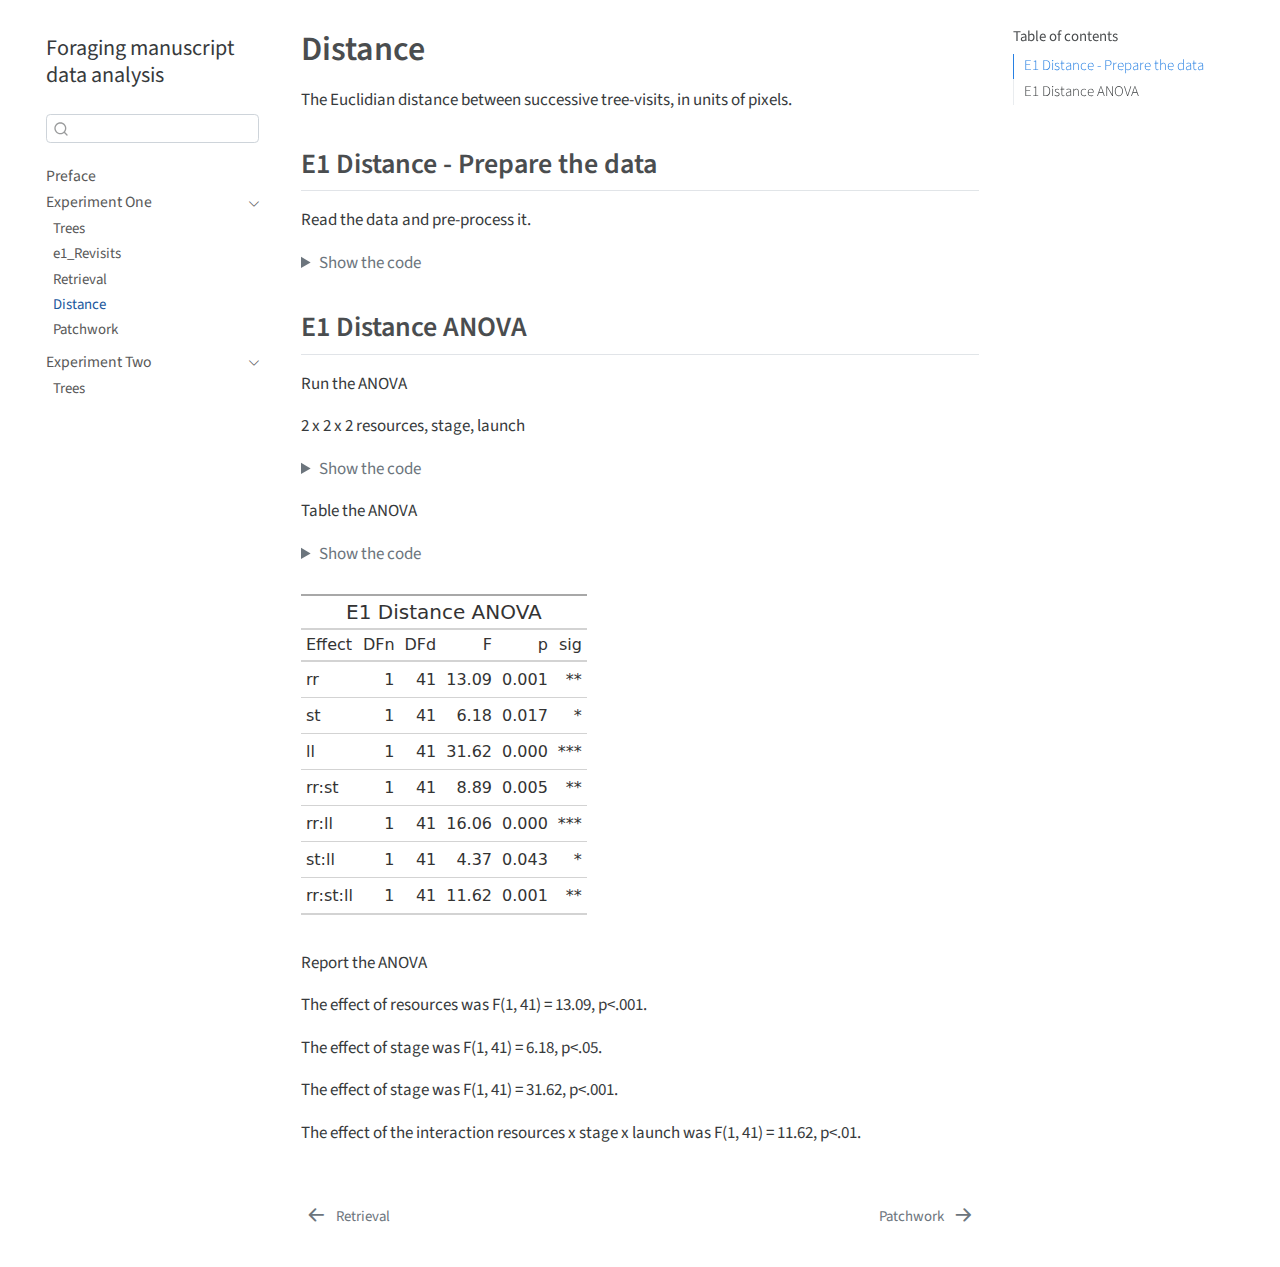
==== docs/e1-distance.html @ 8bfe8efa "after fresh compile" ====
<!DOCTYPE html>
<html xmlns="http://www.w3.org/1999/xhtml" lang="en" xml:lang="en"><head>

<meta charset="utf-8">
<meta name="generator" content="quarto-1.3.333">

<meta name="viewport" content="width=device-width, initial-scale=1.0, user-scalable=yes">


<title>Foraging manuscript data analysis - Distance</title>
<style>
code{white-space: pre-wrap;}
span.smallcaps{font-variant: small-caps;}
div.columns{display: flex; gap: min(4vw, 1.5em);}
div.column{flex: auto; overflow-x: auto;}
div.hanging-indent{margin-left: 1.5em; text-indent: -1.5em;}
ul.task-list{list-style: none;}
ul.task-list li input[type="checkbox"] {
  width: 0.8em;
  margin: 0 0.8em 0.2em -1em; /* quarto-specific, see https://github.com/quarto-dev/quarto-cli/issues/4556 */ 
  vertical-align: middle;
}
/* CSS for syntax highlighting */
pre > code.sourceCode { white-space: pre; position: relative; }
pre > code.sourceCode > span { display: inline-block; line-height: 1.25; }
pre > code.sourceCode > span:empty { height: 1.2em; }
.sourceCode { overflow: visible; }
code.sourceCode > span { color: inherit; text-decoration: inherit; }
div.sourceCode { margin: 1em 0; }
pre.sourceCode { margin: 0; }
@media screen {
div.sourceCode { overflow: auto; }
}
@media print {
pre > code.sourceCode { white-space: pre-wrap; }
pre > code.sourceCode > span { text-indent: -5em; padding-left: 5em; }
}
pre.numberSource code
  { counter-reset: source-line 0; }
pre.numberSource code > span
  { position: relative; left: -4em; counter-increment: source-line; }
pre.numberSource code > span > a:first-child::before
  { content: counter(source-line);
    position: relative; left: -1em; text-align: right; vertical-align: baseline;
    border: none; display: inline-block;
    -webkit-touch-callout: none; -webkit-user-select: none;
    -khtml-user-select: none; -moz-user-select: none;
    -ms-user-select: none; user-select: none;
    padding: 0 4px; width: 4em;
  }
pre.numberSource { margin-left: 3em;  padding-left: 4px; }
div.sourceCode
  {   }
@media screen {
pre > code.sourceCode > span > a:first-child::before { text-decoration: underline; }
}
</style>


<script src="site_libs/quarto-nav/quarto-nav.js"></script>
<script src="site_libs/quarto-nav/headroom.min.js"></script>
<script src="site_libs/clipboard/clipboard.min.js"></script>
<script src="site_libs/quarto-search/autocomplete.umd.js"></script>
<script src="site_libs/quarto-search/fuse.min.js"></script>
<script src="site_libs/quarto-search/quarto-search.js"></script>
<meta name="quarto:offset" content="./">
<link href="./e1-master-plot.html" rel="next">
<link href="./e1-retrieval.html" rel="prev">
<script src="site_libs/quarto-html/quarto.js"></script>
<script src="site_libs/quarto-html/popper.min.js"></script>
<script src="site_libs/quarto-html/tippy.umd.min.js"></script>
<script src="site_libs/quarto-html/anchor.min.js"></script>
<link href="site_libs/quarto-html/tippy.css" rel="stylesheet">
<link href="site_libs/quarto-html/quarto-syntax-highlighting.css" rel="stylesheet" id="quarto-text-highlighting-styles">
<script src="site_libs/bootstrap/bootstrap.min.js"></script>
<link href="site_libs/bootstrap/bootstrap-icons.css" rel="stylesheet">
<link href="site_libs/bootstrap/bootstrap.min.css" rel="stylesheet" id="quarto-bootstrap" data-mode="light">
<script id="quarto-search-options" type="application/json">{
  "location": "sidebar",
  "copy-button": false,
  "collapse-after": 3,
  "panel-placement": "start",
  "type": "textbox",
  "limit": 20,
  "language": {
    "search-no-results-text": "No results",
    "search-matching-documents-text": "matching documents",
    "search-copy-link-title": "Copy link to search",
    "search-hide-matches-text": "Hide additional matches",
    "search-more-match-text": "more match in this document",
    "search-more-matches-text": "more matches in this document",
    "search-clear-button-title": "Clear",
    "search-detached-cancel-button-title": "Cancel",
    "search-submit-button-title": "Submit"
  }
}</script>


</head>

<body class="nav-sidebar floating">

<div id="quarto-search-results"></div>
  <header id="quarto-header" class="headroom fixed-top">
  <nav class="quarto-secondary-nav">
    <div class="container-fluid d-flex">
      <button type="button" class="quarto-btn-toggle btn" data-bs-toggle="collapse" data-bs-target="#quarto-sidebar,#quarto-sidebar-glass" aria-controls="quarto-sidebar" aria-expanded="false" aria-label="Toggle sidebar navigation" onclick="if (window.quartoToggleHeadroom) { window.quartoToggleHeadroom(); }">
        <i class="bi bi-layout-text-sidebar-reverse"></i>
      </button>
      <nav class="quarto-page-breadcrumbs" aria-label="breadcrumb"><ol class="breadcrumb"><li class="breadcrumb-item"><a href="./e1-ntrees.html">Experiment One</a></li><li class="breadcrumb-item"><a href="./e1-distance.html">Distance</a></li></ol></nav>
      <a class="flex-grow-1" role="button" data-bs-toggle="collapse" data-bs-target="#quarto-sidebar,#quarto-sidebar-glass" aria-controls="quarto-sidebar" aria-expanded="false" aria-label="Toggle sidebar navigation" onclick="if (window.quartoToggleHeadroom) { window.quartoToggleHeadroom(); }">      
      </a>
      <button type="button" class="btn quarto-search-button" aria-label="Search" onclick="window.quartoOpenSearch();">
        <i class="bi bi-search"></i>
      </button>
    </div>
  </nav>
</header>
<!-- content -->
<div id="quarto-content" class="quarto-container page-columns page-rows-contents page-layout-article">
<!-- sidebar -->
  <nav id="quarto-sidebar" class="sidebar collapse collapse-horizontal sidebar-navigation floating overflow-auto">
    <div class="pt-lg-2 mt-2 text-left sidebar-header">
    <div class="sidebar-title mb-0 py-0">
      <a href="./">Foraging manuscript data analysis</a> 
    </div>
      </div>
        <div class="mt-2 flex-shrink-0 align-items-center">
        <div class="sidebar-search">
        <div id="quarto-search" class="" title="Search"></div>
        </div>
        </div>
    <div class="sidebar-menu-container"> 
    <ul class="list-unstyled mt-1">
        <li class="sidebar-item">
  <div class="sidebar-item-container"> 
  <a href="./index.html" class="sidebar-item-text sidebar-link">
 <span class="menu-text">Preface</span></a>
  </div>
</li>
        <li class="sidebar-item sidebar-item-section">
      <div class="sidebar-item-container"> 
            <a class="sidebar-item-text sidebar-link text-start" data-bs-toggle="collapse" data-bs-target="#quarto-sidebar-section-1" aria-expanded="true">
 <span class="menu-text">Experiment One</span></a>
          <a class="sidebar-item-toggle text-start" data-bs-toggle="collapse" data-bs-target="#quarto-sidebar-section-1" aria-expanded="true" aria-label="Toggle section">
            <i class="bi bi-chevron-right ms-2"></i>
          </a> 
      </div>
      <ul id="quarto-sidebar-section-1" class="collapse list-unstyled sidebar-section depth1 show">  
          <li class="sidebar-item">
  <div class="sidebar-item-container"> 
  <a href="./e1-ntrees.html" class="sidebar-item-text sidebar-link">
 <span class="menu-text">Trees</span></a>
  </div>
</li>
          <li class="sidebar-item">
  <div class="sidebar-item-container"> 
  <a href="./e1-nrevisits.html" class="sidebar-item-text sidebar-link">
 <span class="menu-text">e1_Revisits</span></a>
  </div>
</li>
          <li class="sidebar-item">
  <div class="sidebar-item-container"> 
  <a href="./e1-retrieval.html" class="sidebar-item-text sidebar-link">
 <span class="menu-text">Retrieval</span></a>
  </div>
</li>
          <li class="sidebar-item">
  <div class="sidebar-item-container"> 
  <a href="./e1-distance.html" class="sidebar-item-text sidebar-link active">
 <span class="menu-text">Distance</span></a>
  </div>
</li>
          <li class="sidebar-item">
  <div class="sidebar-item-container"> 
  <a href="./e1-master-plot.html" class="sidebar-item-text sidebar-link">
 <span class="menu-text">Patchwork</span></a>
  </div>
</li>
      </ul>
  </li>
        <li class="sidebar-item sidebar-item-section">
      <div class="sidebar-item-container"> 
            <a class="sidebar-item-text sidebar-link text-start" data-bs-toggle="collapse" data-bs-target="#quarto-sidebar-section-2" aria-expanded="true">
 <span class="menu-text">Experiment Two</span></a>
          <a class="sidebar-item-toggle text-start" data-bs-toggle="collapse" data-bs-target="#quarto-sidebar-section-2" aria-expanded="true" aria-label="Toggle section">
            <i class="bi bi-chevron-right ms-2"></i>
          </a> 
      </div>
      <ul id="quarto-sidebar-section-2" class="collapse list-unstyled sidebar-section depth1 show">  
          <li class="sidebar-item">
  <div class="sidebar-item-container"> 
  <a href="./e2-ntrees.html" class="sidebar-item-text sidebar-link">
 <span class="menu-text">Trees</span></a>
  </div>
</li>
      </ul>
  </li>
    </ul>
    </div>
</nav>
<div id="quarto-sidebar-glass" data-bs-toggle="collapse" data-bs-target="#quarto-sidebar,#quarto-sidebar-glass"></div>
<!-- margin-sidebar -->
    <div id="quarto-margin-sidebar" class="sidebar margin-sidebar">
        <nav id="TOC" role="doc-toc" class="toc-active">
    <h2 id="toc-title">Table of contents</h2>
   
  <ul>
  <li><a href="#e1-distance---prepare-the-data" id="toc-e1-distance---prepare-the-data" class="nav-link active" data-scroll-target="#e1-distance---prepare-the-data">E1 Distance - Prepare the data</a></li>
  <li><a href="#e1-distance-anova" id="toc-e1-distance-anova" class="nav-link" data-scroll-target="#e1-distance-anova">E1 Distance ANOVA</a></li>
  </ul>
</nav>
    </div>
<!-- main -->
<main class="content" id="quarto-document-content">

<header id="title-block-header" class="quarto-title-block default">
<div class="quarto-title">
<h1 class="title">Distance</h1>
</div>



<div class="quarto-title-meta">

    
  
    
  </div>
  

</header>

<p>The Euclidian distance between successive tree-visits, in units of pixels.</p>
<section id="e1-distance---prepare-the-data" class="level2">
<h2 class="anchored" data-anchor-id="e1-distance---prepare-the-data">E1 Distance - Prepare the data</h2>
<p>Read the data and pre-process it.</p>
<div class="cell">
<details>
<summary>Show the code</summary>
<div class="sourceCode cell-code" id="cb1"><pre class="sourceCode r code-with-copy"><code class="sourceCode r"><span id="cb1-1"><a href="#cb1-1" aria-hidden="true" tabindex="-1"></a>e1 <span class="ot">&lt;-</span> <span class="fu">readRDS</span>(<span class="st">"001-00-e1-data.RDS"</span>)</span>
<span id="cb1-2"><a href="#cb1-2" aria-hidden="true" tabindex="-1"></a></span>
<span id="cb1-3"><a href="#cb1-3" aria-hidden="true" tabindex="-1"></a><span class="co"># remove things from the raw data to make it </span></span>
<span id="cb1-4"><a href="#cb1-4" aria-hidden="true" tabindex="-1"></a><span class="co"># suitable for this particular analysis</span></span>
<span id="cb1-5"><a href="#cb1-5" aria-hidden="true" tabindex="-1"></a></span>
<span id="cb1-6"><a href="#cb1-6" aria-hidden="true" tabindex="-1"></a><span class="co"># remove samples that did not look at a tree</span></span>
<span id="cb1-7"><a href="#cb1-7" aria-hidden="true" tabindex="-1"></a>e1 <span class="ot">&lt;-</span> e1 <span class="sc">%&gt;%</span> <span class="fu">filter</span>(fl<span class="sc">&gt;</span><span class="dv">0</span>)</span>
<span id="cb1-8"><a href="#cb1-8" aria-hidden="true" tabindex="-1"></a></span>
<span id="cb1-9"><a href="#cb1-9" aria-hidden="true" tabindex="-1"></a><span class="co"># remove the second (and any subsequent) *consecutive* duplicates</span></span>
<span id="cb1-10"><a href="#cb1-10" aria-hidden="true" tabindex="-1"></a>e1 <span class="ot">&lt;-</span> e1 <span class="sc">%&gt;%</span> </span>
<span id="cb1-11"><a href="#cb1-11" aria-hidden="true" tabindex="-1"></a>  <span class="fu">group_by</span>(pp, rr, tb) <span class="sc">%&gt;%</span> </span>
<span id="cb1-12"><a href="#cb1-12" aria-hidden="true" tabindex="-1"></a>  <span class="fu">filter</span>(<span class="fu">is.na</span>(tl <span class="sc">!=</span> <span class="fu">lag</span>(tl)) <span class="sc">|</span> tl <span class="sc">!=</span> <span class="fu">lag</span>(tl)) <span class="sc">%&gt;%</span> </span>
<span id="cb1-13"><a href="#cb1-13" aria-hidden="true" tabindex="-1"></a>  <span class="fu">ungroup</span>()</span>
<span id="cb1-14"><a href="#cb1-14" aria-hidden="true" tabindex="-1"></a></span>
<span id="cb1-15"><a href="#cb1-15" aria-hidden="true" tabindex="-1"></a><span class="co"># remove trials where they failed to get 10 fruit</span></span>
<span id="cb1-16"><a href="#cb1-16" aria-hidden="true" tabindex="-1"></a>e1 <span class="ot">&lt;-</span> e1 <span class="sc">%&gt;%</span> </span>
<span id="cb1-17"><a href="#cb1-17" aria-hidden="true" tabindex="-1"></a>  <span class="fu">group_by</span>(pp, rr, tb) <span class="sc">%&gt;%</span> </span>
<span id="cb1-18"><a href="#cb1-18" aria-hidden="true" tabindex="-1"></a>  <span class="fu">mutate</span>(<span class="at">max_fr =</span> <span class="fu">max</span>(fr)) <span class="sc">%&gt;%</span> </span>
<span id="cb1-19"><a href="#cb1-19" aria-hidden="true" tabindex="-1"></a>  <span class="fu">ungroup</span>() <span class="sc">%&gt;%</span> </span>
<span id="cb1-20"><a href="#cb1-20" aria-hidden="true" tabindex="-1"></a>  <span class="fu">filter</span>(max_fr<span class="sc">==</span><span class="dv">10</span>)</span>
<span id="cb1-21"><a href="#cb1-21" aria-hidden="true" tabindex="-1"></a></span>
<span id="cb1-22"><a href="#cb1-22" aria-hidden="true" tabindex="-1"></a><span class="co"># Euclid</span></span>
<span id="cb1-23"><a href="#cb1-23" aria-hidden="true" tabindex="-1"></a>e1 <span class="ot">&lt;-</span> e1 <span class="sc">%&gt;%</span> </span>
<span id="cb1-24"><a href="#cb1-24" aria-hidden="true" tabindex="-1"></a>  <span class="fu">group_by</span>(pp, rr, tb) <span class="sc">%&gt;%</span> </span>
<span id="cb1-25"><a href="#cb1-25" aria-hidden="true" tabindex="-1"></a>  <span class="fu">mutate</span>(<span class="at">dist =</span> <span class="fu">round</span>(<span class="fu">sqrt</span>((<span class="fu">lead</span>(xx)<span class="sc">-</span>xx)<span class="sc">^</span><span class="dv">2</span> <span class="sc">+</span> (<span class="fu">lead</span>(yy)<span class="sc">-</span>yy)<span class="sc">^</span><span class="dv">2</span>), <span class="dv">2</span>)) <span class="sc">%&gt;%</span> </span>
<span id="cb1-26"><a href="#cb1-26" aria-hidden="true" tabindex="-1"></a>  <span class="fu">ungroup</span>()</span>
<span id="cb1-27"><a href="#cb1-27" aria-hidden="true" tabindex="-1"></a></span>
<span id="cb1-28"><a href="#cb1-28" aria-hidden="true" tabindex="-1"></a><span class="co"># time</span></span>
<span id="cb1-29"><a href="#cb1-29" aria-hidden="true" tabindex="-1"></a>e1 <span class="ot">&lt;-</span> e1 <span class="sc">%&gt;%</span> </span>
<span id="cb1-30"><a href="#cb1-30" aria-hidden="true" tabindex="-1"></a>  <span class="fu">group_by</span>(pp, rr, tb) <span class="sc">%&gt;%</span> </span>
<span id="cb1-31"><a href="#cb1-31" aria-hidden="true" tabindex="-1"></a>  <span class="fu">mutate</span>(<span class="at">tm=</span>tm<span class="sc">-</span><span class="fu">first</span>(tm)) <span class="sc">%&gt;%</span></span>
<span id="cb1-32"><a href="#cb1-32" aria-hidden="true" tabindex="-1"></a>  <span class="fu">ungroup</span>()</span>
<span id="cb1-33"><a href="#cb1-33" aria-hidden="true" tabindex="-1"></a></span>
<span id="cb1-34"><a href="#cb1-34" aria-hidden="true" tabindex="-1"></a><span class="co"># fewer columns</span></span>
<span id="cb1-35"><a href="#cb1-35" aria-hidden="true" tabindex="-1"></a>e1 <span class="ot">&lt;-</span> e1 <span class="sc">%&gt;%</span> </span>
<span id="cb1-36"><a href="#cb1-36" aria-hidden="true" tabindex="-1"></a>  <span class="fu">select</span>(pp, rr, st, tb, tm, ll, tl, dist)</span>
<span id="cb1-37"><a href="#cb1-37" aria-hidden="true" tabindex="-1"></a></span>
<span id="cb1-38"><a href="#cb1-38" aria-hidden="true" tabindex="-1"></a>e1 <span class="ot">&lt;-</span> e1 <span class="sc">%&gt;%</span> </span>
<span id="cb1-39"><a href="#cb1-39" aria-hidden="true" tabindex="-1"></a>  <span class="fu">mutate</span>(<span class="at">pp =</span> <span class="fu">as_factor</span>(pp), </span>
<span id="cb1-40"><a href="#cb1-40" aria-hidden="true" tabindex="-1"></a>         <span class="at">st=</span><span class="fu">as_factor</span>(st), </span>
<span id="cb1-41"><a href="#cb1-41" aria-hidden="true" tabindex="-1"></a>         <span class="at">tb=</span><span class="fu">as_factor</span>(tb),</span>
<span id="cb1-42"><a href="#cb1-42" aria-hidden="true" tabindex="-1"></a>         <span class="at">ll=</span><span class="fu">factor</span>(ll, <span class="at">levels=</span><span class="fu">c</span>(<span class="st">"fruit"</span>, <span class="st">"not"</span>), <span class="at">labels=</span><span class="fu">c</span>(</span>
<span id="cb1-43"><a href="#cb1-43" aria-hidden="true" tabindex="-1"></a>           <span class="st">"Launched from fruit"</span>, <span class="st">"Launched from tree without fruit"</span></span>
<span id="cb1-44"><a href="#cb1-44" aria-hidden="true" tabindex="-1"></a>         )),</span>
<span id="cb1-45"><a href="#cb1-45" aria-hidden="true" tabindex="-1"></a>         <span class="at">rr=</span><span class="fu">factor</span>(rr, <span class="at">levels=</span><span class="fu">c</span>(<span class="st">"dispersed"</span>, <span class="st">"patchy"</span>)), </span>
<span id="cb1-46"><a href="#cb1-46" aria-hidden="true" tabindex="-1"></a>         )</span>
<span id="cb1-47"><a href="#cb1-47" aria-hidden="true" tabindex="-1"></a></span>
<span id="cb1-48"><a href="#cb1-48" aria-hidden="true" tabindex="-1"></a></span>
<span id="cb1-49"><a href="#cb1-49" aria-hidden="true" tabindex="-1"></a><span class="co">#2 x 2 x 2</span></span>
<span id="cb1-50"><a href="#cb1-50" aria-hidden="true" tabindex="-1"></a><span class="co">#launch x resources x stage</span></span>
<span id="cb1-51"><a href="#cb1-51" aria-hidden="true" tabindex="-1"></a></span>
<span id="cb1-52"><a href="#cb1-52" aria-hidden="true" tabindex="-1"></a></span>
<span id="cb1-53"><a href="#cb1-53" aria-hidden="true" tabindex="-1"></a>dst <span class="ot">&lt;-</span> e1 <span class="sc">%&gt;%</span> </span>
<span id="cb1-54"><a href="#cb1-54" aria-hidden="true" tabindex="-1"></a>  <span class="fu">group_by</span>(pp, rr, st, ll, tb) <span class="sc">%&gt;%</span> </span>
<span id="cb1-55"><a href="#cb1-55" aria-hidden="true" tabindex="-1"></a>  <span class="co"># average over tree-visits yielding</span></span>
<span id="cb1-56"><a href="#cb1-56" aria-hidden="true" tabindex="-1"></a>  <span class="co"># two values for each trial, </span></span>
<span id="cb1-57"><a href="#cb1-57" aria-hidden="true" tabindex="-1"></a>  <span class="co"># one for launch from fruit, </span></span>
<span id="cb1-58"><a href="#cb1-58" aria-hidden="true" tabindex="-1"></a>  <span class="co"># one for launch from empty</span></span>
<span id="cb1-59"><a href="#cb1-59" aria-hidden="true" tabindex="-1"></a>  <span class="fu">summarise</span>(<span class="at">dist=</span><span class="fu">mean</span>(dist, <span class="at">na.rm=</span><span class="cn">TRUE</span>)) <span class="sc">%&gt;%</span> </span>
<span id="cb1-60"><a href="#cb1-60" aria-hidden="true" tabindex="-1"></a>  <span class="fu">arrange</span>(pp, rr, st, ll, tb, <span class="at">.by_group =</span> <span class="cn">TRUE</span>) <span class="sc">%&gt;%</span> </span>
<span id="cb1-61"><a href="#cb1-61" aria-hidden="true" tabindex="-1"></a>  <span class="fu">ungroup</span>()</span>
<span id="cb1-62"><a href="#cb1-62" aria-hidden="true" tabindex="-1"></a></span>
<span id="cb1-63"><a href="#cb1-63" aria-hidden="true" tabindex="-1"></a><span class="co"># average over trials in each of the two stages,</span></span>
<span id="cb1-64"><a href="#cb1-64" aria-hidden="true" tabindex="-1"></a><span class="co"># to yield one row for each launch type, per stage</span></span>
<span id="cb1-65"><a href="#cb1-65" aria-hidden="true" tabindex="-1"></a><span class="co"># 8 rows per subject, 2 x 2 x 2</span></span>
<span id="cb1-66"><a href="#cb1-66" aria-hidden="true" tabindex="-1"></a><span class="co"># 2 x 2 x 2 x 42=336 rows</span></span>
<span id="cb1-67"><a href="#cb1-67" aria-hidden="true" tabindex="-1"></a>dst <span class="ot">&lt;-</span> dst <span class="sc">%&gt;%</span> </span>
<span id="cb1-68"><a href="#cb1-68" aria-hidden="true" tabindex="-1"></a>  <span class="fu">group_by</span>(pp, rr, st, ll) <span class="sc">%&gt;%</span> </span>
<span id="cb1-69"><a href="#cb1-69" aria-hidden="true" tabindex="-1"></a>  <span class="fu">summarise</span>(<span class="at">mu.dist=</span><span class="fu">mean</span>(dist, <span class="at">na.rm=</span><span class="cn">TRUE</span>)) <span class="sc">%&gt;%</span> </span>
<span id="cb1-70"><a href="#cb1-70" aria-hidden="true" tabindex="-1"></a>  <span class="fu">ungroup</span>()</span>
<span id="cb1-71"><a href="#cb1-71" aria-hidden="true" tabindex="-1"></a></span>
<span id="cb1-72"><a href="#cb1-72" aria-hidden="true" tabindex="-1"></a></span>
<span id="cb1-73"><a href="#cb1-73" aria-hidden="true" tabindex="-1"></a>dst <span class="ot">&lt;-</span> dst <span class="sc">%&gt;%</span> </span>
<span id="cb1-74"><a href="#cb1-74" aria-hidden="true" tabindex="-1"></a>  <span class="fu">select</span>(rr, st, ll, pp, mu.dist) <span class="sc">%&gt;%</span> </span>
<span id="cb1-75"><a href="#cb1-75" aria-hidden="true" tabindex="-1"></a>  <span class="fu">arrange</span>(rr, st, ll, pp, mu.dist)</span>
<span id="cb1-76"><a href="#cb1-76" aria-hidden="true" tabindex="-1"></a></span>
<span id="cb1-77"><a href="#cb1-77" aria-hidden="true" tabindex="-1"></a><span class="fu">saveRDS</span>(dst, <span class="st">"e1_distance_data.rds"</span>)</span></code><button title="Copy to Clipboard" class="code-copy-button"><i class="bi"></i></button></pre></div>
</details>
</div>
</section>
<section id="e1-distance-anova" class="level2">
<h2 class="anchored" data-anchor-id="e1-distance-anova">E1 Distance ANOVA</h2>
<p>Run the ANOVA</p>
<p>2 x 2 x 2 resources, stage, launch</p>
<div class="cell">
<details>
<summary>Show the code</summary>
<div class="sourceCode cell-code" id="cb2"><pre class="sourceCode r code-with-copy"><code class="sourceCode r"><span id="cb2-1"><a href="#cb2-1" aria-hidden="true" tabindex="-1"></a><span class="fu">options</span>(<span class="at">contrasts=</span><span class="fu">c</span>(<span class="st">"contr.sum"</span>,<span class="st">"contr.poly"</span>))</span>
<span id="cb2-2"><a href="#cb2-2" aria-hidden="true" tabindex="-1"></a>e1_distance_ANOVA <span class="ot">&lt;-</span> </span>
<span id="cb2-3"><a href="#cb2-3" aria-hidden="true" tabindex="-1"></a>  <span class="fu">ezANOVA</span>(<span class="at">data=</span>dst,</span>
<span id="cb2-4"><a href="#cb2-4" aria-hidden="true" tabindex="-1"></a>          <span class="at">dv=</span>mu.dist,</span>
<span id="cb2-5"><a href="#cb2-5" aria-hidden="true" tabindex="-1"></a>          <span class="at">wid=</span>pp,</span>
<span id="cb2-6"><a href="#cb2-6" aria-hidden="true" tabindex="-1"></a>          <span class="at">within=</span><span class="fu">c</span>(rr, st, ll),</span>
<span id="cb2-7"><a href="#cb2-7" aria-hidden="true" tabindex="-1"></a>          <span class="at">type=</span><span class="dv">3</span>, </span>
<span id="cb2-8"><a href="#cb2-8" aria-hidden="true" tabindex="-1"></a>          <span class="at">return_aov =</span> <span class="cn">TRUE</span>)</span>
<span id="cb2-9"><a href="#cb2-9" aria-hidden="true" tabindex="-1"></a><span class="cf">if</span>(<span class="st">"Sphericity Corrections"</span> <span class="sc">%in%</span> <span class="fu">names</span>(e1_distance_ANOVA)){</span>
<span id="cb2-10"><a href="#cb2-10" aria-hidden="true" tabindex="-1"></a>  corr<span class="ot">=</span><span class="fu">aovSphericityAdjustment</span>(e1_distance_ANOVA)<span class="sc">$</span>ANOVA <span class="sc">%&gt;%</span> <span class="fu">tibble</span>()</span>
<span id="cb2-11"><a href="#cb2-11" aria-hidden="true" tabindex="-1"></a>} <span class="cf">else</span> {</span>
<span id="cb2-12"><a href="#cb2-12" aria-hidden="true" tabindex="-1"></a>  corr<span class="ot">=</span>e1_distance_ANOVA<span class="sc">$</span>ANOVA <span class="sc">%&gt;%</span> <span class="fu">tibble</span>()  </span>
<span id="cb2-13"><a href="#cb2-13" aria-hidden="true" tabindex="-1"></a>  }</span></code><button title="Copy to Clipboard" class="code-copy-button"><i class="bi"></i></button></pre></div>
</details>
</div>
<p>Table the ANOVA</p>
<div class="cell">
<details>
<summary>Show the code</summary>
<div class="sourceCode cell-code" id="cb3"><pre class="sourceCode r code-with-copy"><code class="sourceCode r"><span id="cb3-1"><a href="#cb3-1" aria-hidden="true" tabindex="-1"></a><span class="fu">prettify_anova</span>(e1_distance_ANOVA, <span class="st">"E1 Distance ANOVA"</span>)</span></code><button title="Copy to Clipboard" class="code-copy-button"><i class="bi"></i></button></pre></div>
</details>
<div class="cell-output-display">

<div id="rdidfveilf" style="padding-left:0px;padding-right:0px;padding-top:10px;padding-bottom:10px;overflow-x:auto;overflow-y:auto;width:auto;height:auto;">
<style>#rdidfveilf table {
  font-family: system-ui, 'Segoe UI', Roboto, Helvetica, Arial, sans-serif, 'Apple Color Emoji', 'Segoe UI Emoji', 'Segoe UI Symbol', 'Noto Color Emoji';
  -webkit-font-smoothing: antialiased;
  -moz-osx-font-smoothing: grayscale;
}

#rdidfveilf thead, #rdidfveilf tbody, #rdidfveilf tfoot, #rdidfveilf tr, #rdidfveilf td, #rdidfveilf th {
  border-style: none;
}

#rdidfveilf p {
  margin: 0;
  padding: 0;
}

#rdidfveilf .gt_table {
  display: table;
  border-collapse: collapse;
  line-height: normal;
  margin-left: 0;
  margin-right: auto;
  color: #333333;
  font-size: 16px;
  font-weight: normal;
  font-style: normal;
  background-color: #FFFFFF;
  width: auto;
  border-top-style: solid;
  border-top-width: 2px;
  border-top-color: #A8A8A8;
  border-right-style: none;
  border-right-width: 2px;
  border-right-color: #D3D3D3;
  border-bottom-style: solid;
  border-bottom-width: 2px;
  border-bottom-color: #A8A8A8;
  border-left-style: none;
  border-left-width: 2px;
  border-left-color: #D3D3D3;
}

#rdidfveilf .gt_caption {
  padding-top: 4px;
  padding-bottom: 4px;
}

#rdidfveilf .gt_title {
  color: #333333;
  font-size: 125%;
  font-weight: initial;
  padding-top: 4px;
  padding-bottom: 4px;
  padding-left: 5px;
  padding-right: 5px;
  border-bottom-color: #FFFFFF;
  border-bottom-width: 0;
}

#rdidfveilf .gt_subtitle {
  color: #333333;
  font-size: 85%;
  font-weight: initial;
  padding-top: 3px;
  padding-bottom: 5px;
  padding-left: 5px;
  padding-right: 5px;
  border-top-color: #FFFFFF;
  border-top-width: 0;
}

#rdidfveilf .gt_heading {
  background-color: #FFFFFF;
  text-align: center;
  border-bottom-color: #FFFFFF;
  border-left-style: none;
  border-left-width: 1px;
  border-left-color: #D3D3D3;
  border-right-style: none;
  border-right-width: 1px;
  border-right-color: #D3D3D3;
}

#rdidfveilf .gt_bottom_border {
  border-bottom-style: solid;
  border-bottom-width: 2px;
  border-bottom-color: #D3D3D3;
}

#rdidfveilf .gt_col_headings {
  border-top-style: solid;
  border-top-width: 2px;
  border-top-color: #D3D3D3;
  border-bottom-style: solid;
  border-bottom-width: 2px;
  border-bottom-color: #D3D3D3;
  border-left-style: none;
  border-left-width: 1px;
  border-left-color: #D3D3D3;
  border-right-style: none;
  border-right-width: 1px;
  border-right-color: #D3D3D3;
}

#rdidfveilf .gt_col_heading {
  color: #333333;
  background-color: #FFFFFF;
  font-size: 100%;
  font-weight: normal;
  text-transform: inherit;
  border-left-style: none;
  border-left-width: 1px;
  border-left-color: #D3D3D3;
  border-right-style: none;
  border-right-width: 1px;
  border-right-color: #D3D3D3;
  vertical-align: bottom;
  padding-top: 5px;
  padding-bottom: 6px;
  padding-left: 5px;
  padding-right: 5px;
  overflow-x: hidden;
}

#rdidfveilf .gt_column_spanner_outer {
  color: #333333;
  background-color: #FFFFFF;
  font-size: 100%;
  font-weight: normal;
  text-transform: inherit;
  padding-top: 0;
  padding-bottom: 0;
  padding-left: 4px;
  padding-right: 4px;
}

#rdidfveilf .gt_column_spanner_outer:first-child {
  padding-left: 0;
}

#rdidfveilf .gt_column_spanner_outer:last-child {
  padding-right: 0;
}

#rdidfveilf .gt_column_spanner {
  border-bottom-style: solid;
  border-bottom-width: 2px;
  border-bottom-color: #D3D3D3;
  vertical-align: bottom;
  padding-top: 5px;
  padding-bottom: 5px;
  overflow-x: hidden;
  display: inline-block;
  width: 100%;
}

#rdidfveilf .gt_spanner_row {
  border-bottom-style: hidden;
}

#rdidfveilf .gt_group_heading {
  padding-top: 8px;
  padding-bottom: 8px;
  padding-left: 5px;
  padding-right: 5px;
  color: #333333;
  background-color: #FFFFFF;
  font-size: 100%;
  font-weight: initial;
  text-transform: inherit;
  border-top-style: solid;
  border-top-width: 2px;
  border-top-color: #D3D3D3;
  border-bottom-style: solid;
  border-bottom-width: 2px;
  border-bottom-color: #D3D3D3;
  border-left-style: none;
  border-left-width: 1px;
  border-left-color: #D3D3D3;
  border-right-style: none;
  border-right-width: 1px;
  border-right-color: #D3D3D3;
  vertical-align: middle;
  text-align: left;
}

#rdidfveilf .gt_empty_group_heading {
  padding: 0.5px;
  color: #333333;
  background-color: #FFFFFF;
  font-size: 100%;
  font-weight: initial;
  border-top-style: solid;
  border-top-width: 2px;
  border-top-color: #D3D3D3;
  border-bottom-style: solid;
  border-bottom-width: 2px;
  border-bottom-color: #D3D3D3;
  vertical-align: middle;
}

#rdidfveilf .gt_from_md > :first-child {
  margin-top: 0;
}

#rdidfveilf .gt_from_md > :last-child {
  margin-bottom: 0;
}

#rdidfveilf .gt_row {
  padding-top: 8px;
  padding-bottom: 8px;
  padding-left: 5px;
  padding-right: 5px;
  margin: 10px;
  border-top-style: solid;
  border-top-width: 1px;
  border-top-color: #D3D3D3;
  border-left-style: none;
  border-left-width: 1px;
  border-left-color: #D3D3D3;
  border-right-style: none;
  border-right-width: 1px;
  border-right-color: #D3D3D3;
  vertical-align: middle;
  overflow-x: hidden;
}

#rdidfveilf .gt_stub {
  color: #333333;
  background-color: #FFFFFF;
  font-size: 100%;
  font-weight: initial;
  text-transform: inherit;
  border-right-style: solid;
  border-right-width: 2px;
  border-right-color: #D3D3D3;
  padding-left: 5px;
  padding-right: 5px;
}

#rdidfveilf .gt_stub_row_group {
  color: #333333;
  background-color: #FFFFFF;
  font-size: 100%;
  font-weight: initial;
  text-transform: inherit;
  border-right-style: solid;
  border-right-width: 2px;
  border-right-color: #D3D3D3;
  padding-left: 5px;
  padding-right: 5px;
  vertical-align: top;
}

#rdidfveilf .gt_row_group_first td {
  border-top-width: 2px;
}

#rdidfveilf .gt_row_group_first th {
  border-top-width: 2px;
}

#rdidfveilf .gt_summary_row {
  color: #333333;
  background-color: #FFFFFF;
  text-transform: inherit;
  padding-top: 8px;
  padding-bottom: 8px;
  padding-left: 5px;
  padding-right: 5px;
}

#rdidfveilf .gt_first_summary_row {
  border-top-style: solid;
  border-top-color: #D3D3D3;
}

#rdidfveilf .gt_first_summary_row.thick {
  border-top-width: 2px;
}

#rdidfveilf .gt_last_summary_row {
  padding-top: 8px;
  padding-bottom: 8px;
  padding-left: 5px;
  padding-right: 5px;
  border-bottom-style: solid;
  border-bottom-width: 2px;
  border-bottom-color: #D3D3D3;
}

#rdidfveilf .gt_grand_summary_row {
  color: #333333;
  background-color: #FFFFFF;
  text-transform: inherit;
  padding-top: 8px;
  padding-bottom: 8px;
  padding-left: 5px;
  padding-right: 5px;
}

#rdidfveilf .gt_first_grand_summary_row {
  padding-top: 8px;
  padding-bottom: 8px;
  padding-left: 5px;
  padding-right: 5px;
  border-top-style: double;
  border-top-width: 6px;
  border-top-color: #D3D3D3;
}

#rdidfveilf .gt_last_grand_summary_row_top {
  padding-top: 8px;
  padding-bottom: 8px;
  padding-left: 5px;
  padding-right: 5px;
  border-bottom-style: double;
  border-bottom-width: 6px;
  border-bottom-color: #D3D3D3;
}

#rdidfveilf .gt_striped {
  background-color: rgba(128, 128, 128, 0.05);
}

#rdidfveilf .gt_table_body {
  border-top-style: solid;
  border-top-width: 2px;
  border-top-color: #D3D3D3;
  border-bottom-style: solid;
  border-bottom-width: 2px;
  border-bottom-color: #D3D3D3;
}

#rdidfveilf .gt_footnotes {
  color: #333333;
  background-color: #FFFFFF;
  border-bottom-style: none;
  border-bottom-width: 2px;
  border-bottom-color: #D3D3D3;
  border-left-style: none;
  border-left-width: 2px;
  border-left-color: #D3D3D3;
  border-right-style: none;
  border-right-width: 2px;
  border-right-color: #D3D3D3;
}

#rdidfveilf .gt_footnote {
  margin: 0px;
  font-size: 90%;
  padding-top: 4px;
  padding-bottom: 4px;
  padding-left: 5px;
  padding-right: 5px;
}

#rdidfveilf .gt_sourcenotes {
  color: #333333;
  background-color: #FFFFFF;
  border-bottom-style: none;
  border-bottom-width: 2px;
  border-bottom-color: #D3D3D3;
  border-left-style: none;
  border-left-width: 2px;
  border-left-color: #D3D3D3;
  border-right-style: none;
  border-right-width: 2px;
  border-right-color: #D3D3D3;
}

#rdidfveilf .gt_sourcenote {
  font-size: 90%;
  padding-top: 4px;
  padding-bottom: 4px;
  padding-left: 5px;
  padding-right: 5px;
}

#rdidfveilf .gt_left {
  text-align: left;
}

#rdidfveilf .gt_center {
  text-align: center;
}

#rdidfveilf .gt_right {
  text-align: right;
  font-variant-numeric: tabular-nums;
}

#rdidfveilf .gt_font_normal {
  font-weight: normal;
}

#rdidfveilf .gt_font_bold {
  font-weight: bold;
}

#rdidfveilf .gt_font_italic {
  font-style: italic;
}

#rdidfveilf .gt_super {
  font-size: 65%;
}

#rdidfveilf .gt_footnote_marks {
  font-size: 75%;
  vertical-align: 0.4em;
  position: initial;
}

#rdidfveilf .gt_asterisk {
  font-size: 100%;
  vertical-align: 0;
}

#rdidfveilf .gt_indent_1 {
  text-indent: 5px;
}

#rdidfveilf .gt_indent_2 {
  text-indent: 10px;
}

#rdidfveilf .gt_indent_3 {
  text-indent: 15px;
}

#rdidfveilf .gt_indent_4 {
  text-indent: 20px;
}

#rdidfveilf .gt_indent_5 {
  text-indent: 25px;
}
</style>
<table class="gt_table" data-quarto-disable-processing="false" data-quarto-bootstrap="false">
  <thead>
    <tr class="gt_heading">
      <td colspan="6" class="gt_heading gt_title gt_font_normal gt_bottom_border" style="">E1 Distance ANOVA</td>
    </tr>
    
    <tr class="gt_col_headings">
      <th class="gt_col_heading gt_columns_bottom_border gt_left" rowspan="1" colspan="1" scope="col" id="Effect">Effect</th>
      <th class="gt_col_heading gt_columns_bottom_border gt_right" rowspan="1" colspan="1" scope="col" id="DFn">DFn</th>
      <th class="gt_col_heading gt_columns_bottom_border gt_right" rowspan="1" colspan="1" scope="col" id="DFd">DFd</th>
      <th class="gt_col_heading gt_columns_bottom_border gt_right" rowspan="1" colspan="1" scope="col" id="F">F</th>
      <th class="gt_col_heading gt_columns_bottom_border gt_right" rowspan="1" colspan="1" scope="col" id="p">p</th>
      <th class="gt_col_heading gt_columns_bottom_border gt_right" rowspan="1" colspan="1" scope="col" id="sig">sig</th>
    </tr>
  </thead>
  <tbody class="gt_table_body">
    <tr><td headers="Effect" class="gt_row gt_left">rr</td>
<td headers="DFn" class="gt_row gt_right">1</td>
<td headers="DFd" class="gt_row gt_right">41</td>
<td headers="F" class="gt_row gt_right">13.09</td>
<td headers="p" class="gt_row gt_right">0.001</td>
<td headers="sig" class="gt_row gt_right">**</td></tr>
    <tr><td headers="Effect" class="gt_row gt_left">st</td>
<td headers="DFn" class="gt_row gt_right">1</td>
<td headers="DFd" class="gt_row gt_right">41</td>
<td headers="F" class="gt_row gt_right"> 6.18</td>
<td headers="p" class="gt_row gt_right">0.017</td>
<td headers="sig" class="gt_row gt_right">*</td></tr>
    <tr><td headers="Effect" class="gt_row gt_left">ll</td>
<td headers="DFn" class="gt_row gt_right">1</td>
<td headers="DFd" class="gt_row gt_right">41</td>
<td headers="F" class="gt_row gt_right">31.62</td>
<td headers="p" class="gt_row gt_right">0.000</td>
<td headers="sig" class="gt_row gt_right">***</td></tr>
    <tr><td headers="Effect" class="gt_row gt_left">rr:st</td>
<td headers="DFn" class="gt_row gt_right">1</td>
<td headers="DFd" class="gt_row gt_right">41</td>
<td headers="F" class="gt_row gt_right"> 8.89</td>
<td headers="p" class="gt_row gt_right">0.005</td>
<td headers="sig" class="gt_row gt_right">**</td></tr>
    <tr><td headers="Effect" class="gt_row gt_left">rr:ll</td>
<td headers="DFn" class="gt_row gt_right">1</td>
<td headers="DFd" class="gt_row gt_right">41</td>
<td headers="F" class="gt_row gt_right">16.06</td>
<td headers="p" class="gt_row gt_right">0.000</td>
<td headers="sig" class="gt_row gt_right">***</td></tr>
    <tr><td headers="Effect" class="gt_row gt_left">st:ll</td>
<td headers="DFn" class="gt_row gt_right">1</td>
<td headers="DFd" class="gt_row gt_right">41</td>
<td headers="F" class="gt_row gt_right"> 4.37</td>
<td headers="p" class="gt_row gt_right">0.043</td>
<td headers="sig" class="gt_row gt_right">*</td></tr>
    <tr><td headers="Effect" class="gt_row gt_left">rr:st:ll</td>
<td headers="DFn" class="gt_row gt_right">1</td>
<td headers="DFd" class="gt_row gt_right">41</td>
<td headers="F" class="gt_row gt_right">11.62</td>
<td headers="p" class="gt_row gt_right">0.001</td>
<td headers="sig" class="gt_row gt_right">**</td></tr>
  </tbody>
  
  
</table>
</div>
</div>
</div>
<p>Report the ANOVA</p>
<p>The effect of resources was F(1, 41) = 13.09, p&lt;.001.</p>
<p>The effect of stage was F(1, 41) = 6.18, p&lt;.05.</p>
<p>The effect of stage was F(1, 41) = 31.62, p&lt;.001.</p>
<p>The effect of the interaction resources x stage x launch was F(1, 41) = 11.62, p&lt;.01.</p>


</section>

</main> <!-- /main -->
<script id="quarto-html-after-body" type="application/javascript">
window.document.addEventListener("DOMContentLoaded", function (event) {
  const toggleBodyColorMode = (bsSheetEl) => {
    const mode = bsSheetEl.getAttribute("data-mode");
    const bodyEl = window.document.querySelector("body");
    if (mode === "dark") {
      bodyEl.classList.add("quarto-dark");
      bodyEl.classList.remove("quarto-light");
    } else {
      bodyEl.classList.add("quarto-light");
      bodyEl.classList.remove("quarto-dark");
    }
  }
  const toggleBodyColorPrimary = () => {
    const bsSheetEl = window.document.querySelector("link#quarto-bootstrap");
    if (bsSheetEl) {
      toggleBodyColorMode(bsSheetEl);
    }
  }
  toggleBodyColorPrimary();  
  const icon = "";
  const anchorJS = new window.AnchorJS();
  anchorJS.options = {
    placement: 'right',
    icon: icon
  };
  anchorJS.add('.anchored');
  const isCodeAnnotation = (el) => {
    for (const clz of el.classList) {
      if (clz.startsWith('code-annotation-')) {                     
        return true;
      }
    }
    return false;
  }
  const clipboard = new window.ClipboardJS('.code-copy-button', {
    text: function(trigger) {
      const codeEl = trigger.previousElementSibling.cloneNode(true);
      for (const childEl of codeEl.children) {
        if (isCodeAnnotation(childEl)) {
          childEl.remove();
        }
      }
      return codeEl.innerText;
    }
  });
  clipboard.on('success', function(e) {
    // button target
    const button = e.trigger;
    // don't keep focus
    button.blur();
    // flash "checked"
    button.classList.add('code-copy-button-checked');
    var currentTitle = button.getAttribute("title");
    button.setAttribute("title", "Copied!");
    let tooltip;
    if (window.bootstrap) {
      button.setAttribute("data-bs-toggle", "tooltip");
      button.setAttribute("data-bs-placement", "left");
      button.setAttribute("data-bs-title", "Copied!");
      tooltip = new bootstrap.Tooltip(button, 
        { trigger: "manual", 
          customClass: "code-copy-button-tooltip",
          offset: [0, -8]});
      tooltip.show();    
    }
    setTimeout(function() {
      if (tooltip) {
        tooltip.hide();
        button.removeAttribute("data-bs-title");
        button.removeAttribute("data-bs-toggle");
        button.removeAttribute("data-bs-placement");
      }
      button.setAttribute("title", currentTitle);
      button.classList.remove('code-copy-button-checked');
    }, 1000);
    // clear code selection
    e.clearSelection();
  });
  function tippyHover(el, contentFn) {
    const config = {
      allowHTML: true,
      content: contentFn,
      maxWidth: 500,
      delay: 100,
      arrow: false,
      appendTo: function(el) {
          return el.parentElement;
      },
      interactive: true,
      interactiveBorder: 10,
      theme: 'quarto',
      placement: 'bottom-start'
    };
    window.tippy(el, config); 
  }
  const noterefs = window.document.querySelectorAll('a[role="doc-noteref"]');
  for (var i=0; i<noterefs.length; i++) {
    const ref = noterefs[i];
    tippyHover(ref, function() {
      // use id or data attribute instead here
      let href = ref.getAttribute('data-footnote-href') || ref.getAttribute('href');
      try { href = new URL(href).hash; } catch {}
      const id = href.replace(/^#\/?/, "");
      const note = window.document.getElementById(id);
      return note.innerHTML;
    });
  }
      let selectedAnnoteEl;
      const selectorForAnnotation = ( cell, annotation) => {
        let cellAttr = 'data-code-cell="' + cell + '"';
        let lineAttr = 'data-code-annotation="' +  annotation + '"';
        const selector = 'span[' + cellAttr + '][' + lineAttr + ']';
        return selector;
      }
      const selectCodeLines = (annoteEl) => {
        const doc = window.document;
        const targetCell = annoteEl.getAttribute("data-target-cell");
        const targetAnnotation = annoteEl.getAttribute("data-target-annotation");
        const annoteSpan = window.document.querySelector(selectorForAnnotation(targetCell, targetAnnotation));
        const lines = annoteSpan.getAttribute("data-code-lines").split(",");
        const lineIds = lines.map((line) => {
          return targetCell + "-" + line;
        })
        let top = null;
        let height = null;
        let parent = null;
        if (lineIds.length > 0) {
            //compute the position of the single el (top and bottom and make a div)
            const el = window.document.getElementById(lineIds[0]);
            top = el.offsetTop;
            height = el.offsetHeight;
            parent = el.parentElement.parentElement;
          if (lineIds.length > 1) {
            const lastEl = window.document.getElementById(lineIds[lineIds.length - 1]);
            const bottom = lastEl.offsetTop + lastEl.offsetHeight;
            height = bottom - top;
          }
          if (top !== null && height !== null && parent !== null) {
            // cook up a div (if necessary) and position it 
            let div = window.document.getElementById("code-annotation-line-highlight");
            if (div === null) {
              div = window.document.createElement("div");
              div.setAttribute("id", "code-annotation-line-highlight");
              div.style.position = 'absolute';
              parent.appendChild(div);
            }
            div.style.top = top - 2 + "px";
            div.style.height = height + 4 + "px";
            let gutterDiv = window.document.getElementById("code-annotation-line-highlight-gutter");
            if (gutterDiv === null) {
              gutterDiv = window.document.createElement("div");
              gutterDiv.setAttribute("id", "code-annotation-line-highlight-gutter");
              gutterDiv.style.position = 'absolute';
              const codeCell = window.document.getElementById(targetCell);
              const gutter = codeCell.querySelector('.code-annotation-gutter');
              gutter.appendChild(gutterDiv);
            }
            gutterDiv.style.top = top - 2 + "px";
            gutterDiv.style.height = height + 4 + "px";
          }
          selectedAnnoteEl = annoteEl;
        }
      };
      const unselectCodeLines = () => {
        const elementsIds = ["code-annotation-line-highlight", "code-annotation-line-highlight-gutter"];
        elementsIds.forEach((elId) => {
          const div = window.document.getElementById(elId);
          if (div) {
            div.remove();
          }
        });
        selectedAnnoteEl = undefined;
      };
      // Attach click handler to the DT
      const annoteDls = window.document.querySelectorAll('dt[data-target-cell]');
      for (const annoteDlNode of annoteDls) {
        annoteDlNode.addEventListener('click', (event) => {
          const clickedEl = event.target;
          if (clickedEl !== selectedAnnoteEl) {
            unselectCodeLines();
            const activeEl = window.document.querySelector('dt[data-target-cell].code-annotation-active');
            if (activeEl) {
              activeEl.classList.remove('code-annotation-active');
            }
            selectCodeLines(clickedEl);
            clickedEl.classList.add('code-annotation-active');
          } else {
            // Unselect the line
            unselectCodeLines();
            clickedEl.classList.remove('code-annotation-active');
          }
        });
      }
  const findCites = (el) => {
    const parentEl = el.parentElement;
    if (parentEl) {
      const cites = parentEl.dataset.cites;
      if (cites) {
        return {
          el,
          cites: cites.split(' ')
        };
      } else {
        return findCites(el.parentElement)
      }
    } else {
      return undefined;
    }
  };
  var bibliorefs = window.document.querySelectorAll('a[role="doc-biblioref"]');
  for (var i=0; i<bibliorefs.length; i++) {
    const ref = bibliorefs[i];
    const citeInfo = findCites(ref);
    if (citeInfo) {
      tippyHover(citeInfo.el, function() {
        var popup = window.document.createElement('div');
        citeInfo.cites.forEach(function(cite) {
          var citeDiv = window.document.createElement('div');
          citeDiv.classList.add('hanging-indent');
          citeDiv.classList.add('csl-entry');
          var biblioDiv = window.document.getElementById('ref-' + cite);
          if (biblioDiv) {
            citeDiv.innerHTML = biblioDiv.innerHTML;
          }
          popup.appendChild(citeDiv);
        });
        return popup.innerHTML;
      });
    }
  }
});
</script>
<nav class="page-navigation">
  <div class="nav-page nav-page-previous">
      <a href="./e1-retrieval.html" class="pagination-link">
        <i class="bi bi-arrow-left-short"></i> <span class="nav-page-text">Retrieval</span>
      </a>          
  </div>
  <div class="nav-page nav-page-next">
      <a href="./e1-master-plot.html" class="pagination-link">
        <span class="nav-page-text">Patchwork</span> <i class="bi bi-arrow-right-short"></i>
      </a>
  </div>
</nav>
</div> <!-- /content -->



</body></html>
---- docs/site_libs/quarto-html/tippy.css ----
.tippy-box[data-animation=fade][data-state=hidden]{opacity:0}[data-tippy-root]{max-width:calc(100vw - 10px)}.tippy-box{position:relative;background-color:#333;color:#fff;border-radius:4px;font-size:14px;line-height:1.4;white-space:normal;outline:0;transition-property:transform,visibility,opacity}.tippy-box[data-placement^=top]>.tippy-arrow{bottom:0}.tippy-box[data-placement^=top]>.tippy-arrow:before{bottom:-7px;left:0;border-width:8px 8px 0;border-top-color:initial;transform-origin:center top}.tippy-box[data-placement^=bottom]>.tippy-arrow{top:0}.tippy-box[data-placement^=bottom]>.tippy-arrow:before{top:-7px;left:0;border-width:0 8px 8px;border-bottom-color:initial;transform-origin:center bottom}.tippy-box[data-placement^=left]>.tippy-arrow{right:0}.tippy-box[data-placement^=left]>.tippy-arrow:before{border-width:8px 0 8px 8px;border-left-color:initial;right:-7px;transform-origin:center left}.tippy-box[data-placement^=right]>.tippy-arrow{left:0}.tippy-box[data-placement^=right]>.tippy-arrow:before{left:-7px;border-width:8px 8px 8px 0;border-right-color:initial;transform-origin:center right}.tippy-box[data-inertia][data-state=visible]{transition-timing-function:cubic-bezier(.54,1.5,.38,1.11)}.tippy-arrow{width:16px;height:16px;color:#333}.tippy-arrow:before{content:"";position:absolute;border-color:transparent;border-style:solid}.tippy-content{position:relative;padding:5px 9px;z-index:1}
---- docs/site_libs/quarto-html/quarto-syntax-highlighting.css ----
/* quarto syntax highlight colors */
:root {
  --quarto-hl-ot-color: #003B4F;
  --quarto-hl-at-color: #657422;
  --quarto-hl-ss-color: #20794D;
  --quarto-hl-an-color: #5E5E5E;
  --quarto-hl-fu-color: #4758AB;
  --quarto-hl-st-color: #20794D;
  --quarto-hl-cf-color: #003B4F;
  --quarto-hl-op-color: #5E5E5E;
  --quarto-hl-er-color: #AD0000;
  --quarto-hl-bn-color: #AD0000;
  --quarto-hl-al-color: #AD0000;
  --quarto-hl-va-color: #111111;
  --quarto-hl-bu-color: inherit;
  --quarto-hl-ex-color: inherit;
  --quarto-hl-pp-color: #AD0000;
  --quarto-hl-in-color: #5E5E5E;
  --quarto-hl-vs-color: #20794D;
  --quarto-hl-wa-color: #5E5E5E;
  --quarto-hl-do-color: #5E5E5E;
  --quarto-hl-im-color: #00769E;
  --quarto-hl-ch-color: #20794D;
  --quarto-hl-dt-color: #AD0000;
  --quarto-hl-fl-color: #AD0000;
  --quarto-hl-co-color: #5E5E5E;
  --quarto-hl-cv-color: #5E5E5E;
  --quarto-hl-cn-color: #8f5902;
  --quarto-hl-sc-color: #5E5E5E;
  --quarto-hl-dv-color: #AD0000;
  --quarto-hl-kw-color: #003B4F;
}

/* other quarto variables */
:root {
  --quarto-font-monospace: SFMono-Regular, Menlo, Monaco, Consolas, "Liberation Mono", "Courier New", monospace;
}

pre > code.sourceCode > span {
  color: #003B4F;
}

code span {
  color: #003B4F;
}

code.sourceCode > span {
  color: #003B4F;
}

div.sourceCode,
div.sourceCode pre.sourceCode {
  color: #003B4F;
}

code span.ot {
  color: #003B4F;
  font-style: inherit;
}

code span.at {
  color: #657422;
  font-style: inherit;
}

code span.ss {
  color: #20794D;
  font-style: inherit;
}

code span.an {
  color: #5E5E5E;
  font-style: inherit;
}

code span.fu {
  color: #4758AB;
  font-style: inherit;
}

code span.st {
  color: #20794D;
  font-style: inherit;
}

code span.cf {
  color: #003B4F;
  font-style: inherit;
}

code span.op {
  color: #5E5E5E;
  font-style: inherit;
}

code span.er {
  color: #AD0000;
  font-style: inherit;
}

code span.bn {
  color: #AD0000;
  font-style: inherit;
}

code span.al {
  color: #AD0000;
  font-style: inherit;
}

code span.va {
  color: #111111;
  font-style: inherit;
}

code span.bu {
  font-style: inherit;
}

code span.ex {
  font-style: inherit;
}

code span.pp {
  color: #AD0000;
  font-style: inherit;
}

code span.in {
  color: #5E5E5E;
  font-style: inherit;
}

code span.vs {
  color: #20794D;
  font-style: inherit;
}

code span.wa {
  color: #5E5E5E;
  font-style: italic;
}

code span.do {
  color: #5E5E5E;
  font-style: italic;
}

code span.im {
  color: #00769E;
  font-style: inherit;
}

code span.ch {
  color: #20794D;
  font-style: inherit;
}

code span.dt {
  color: #AD0000;
  font-style: inherit;
}

code span.fl {
  color: #AD0000;
  font-style: inherit;
}

code span.co {
  color: #5E5E5E;
  font-style: inherit;
}

code span.cv {
  color: #5E5E5E;
  font-style: italic;
}

code span.cn {
  color: #8f5902;
  font-style: inherit;
}

code span.sc {
  color: #5E5E5E;
  font-style: inherit;
}

code span.dv {
  color: #AD0000;
  font-style: inherit;
}

code span.kw {
  color: #003B4F;
  font-style: inherit;
}

.prevent-inlining {
  content: "</";
}

/*# sourceMappingURL=debc5d5d77c3f9108843748ff7464032.css.map */
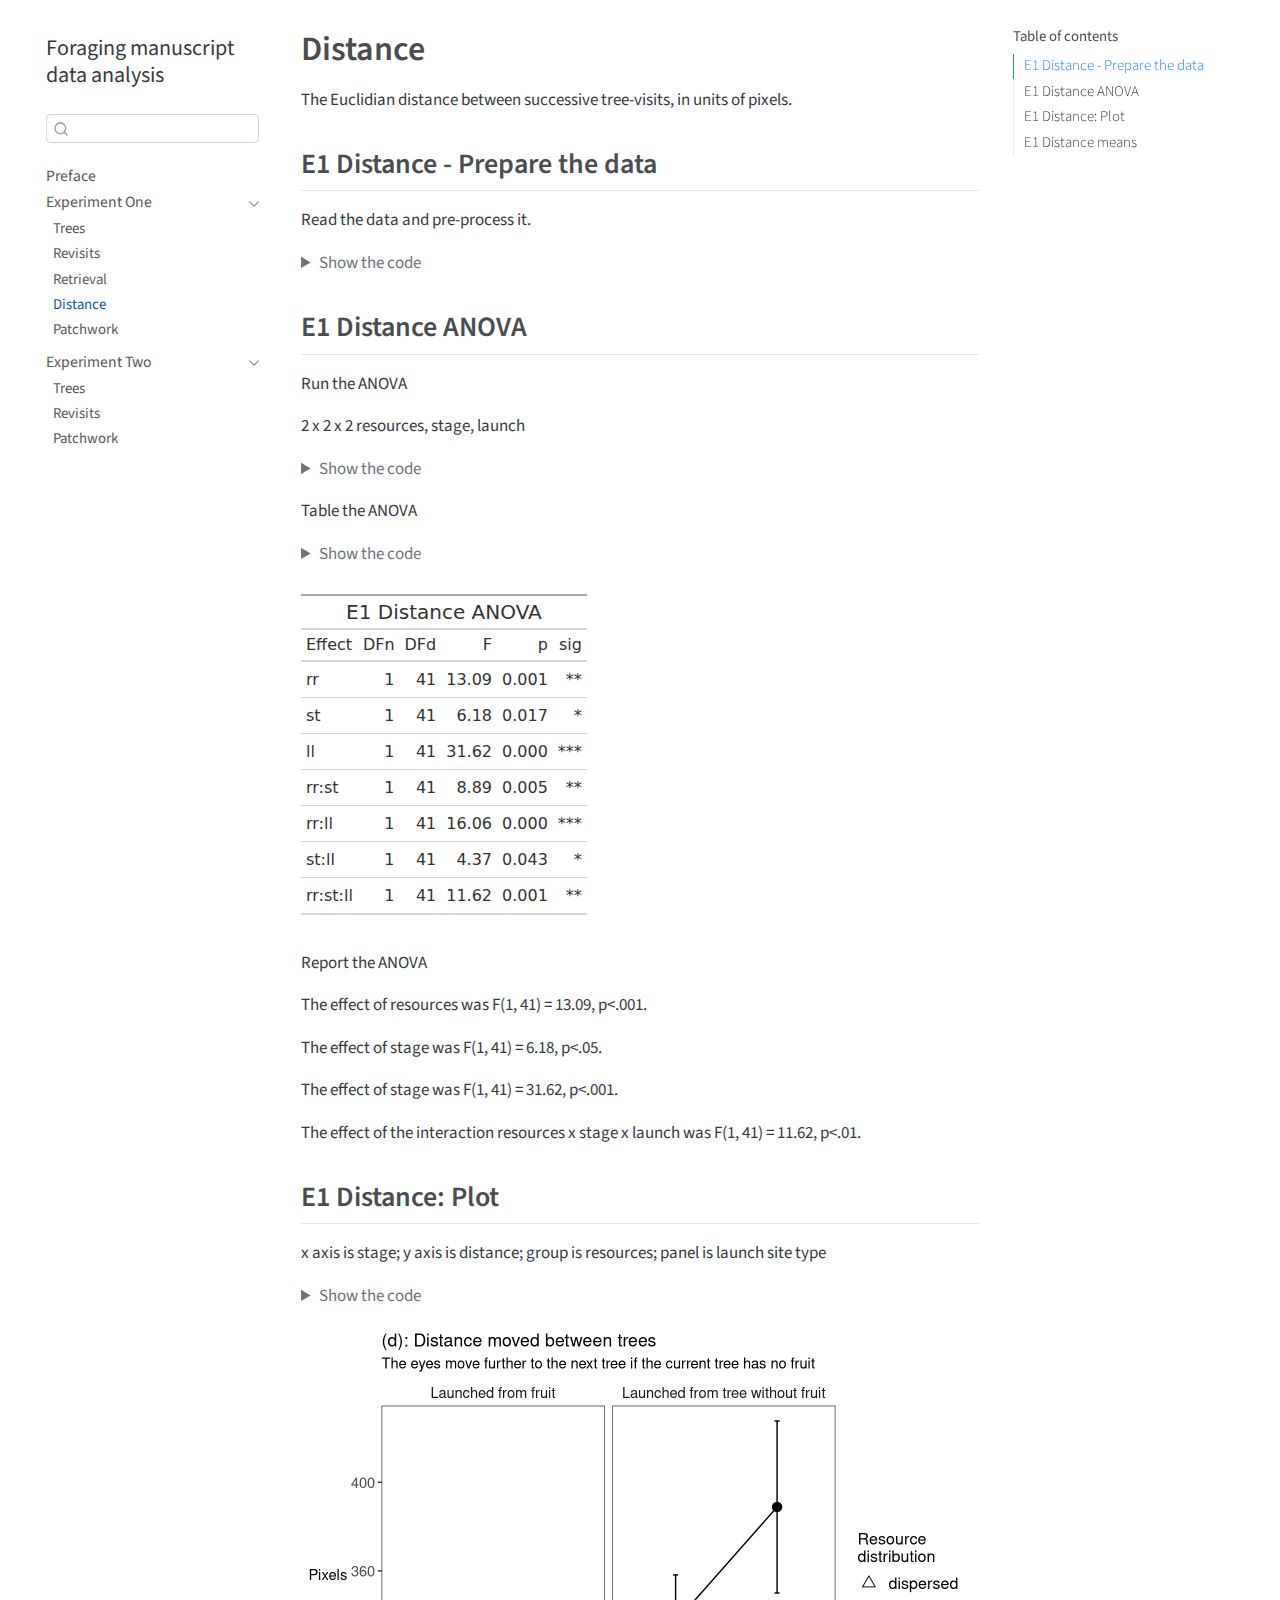
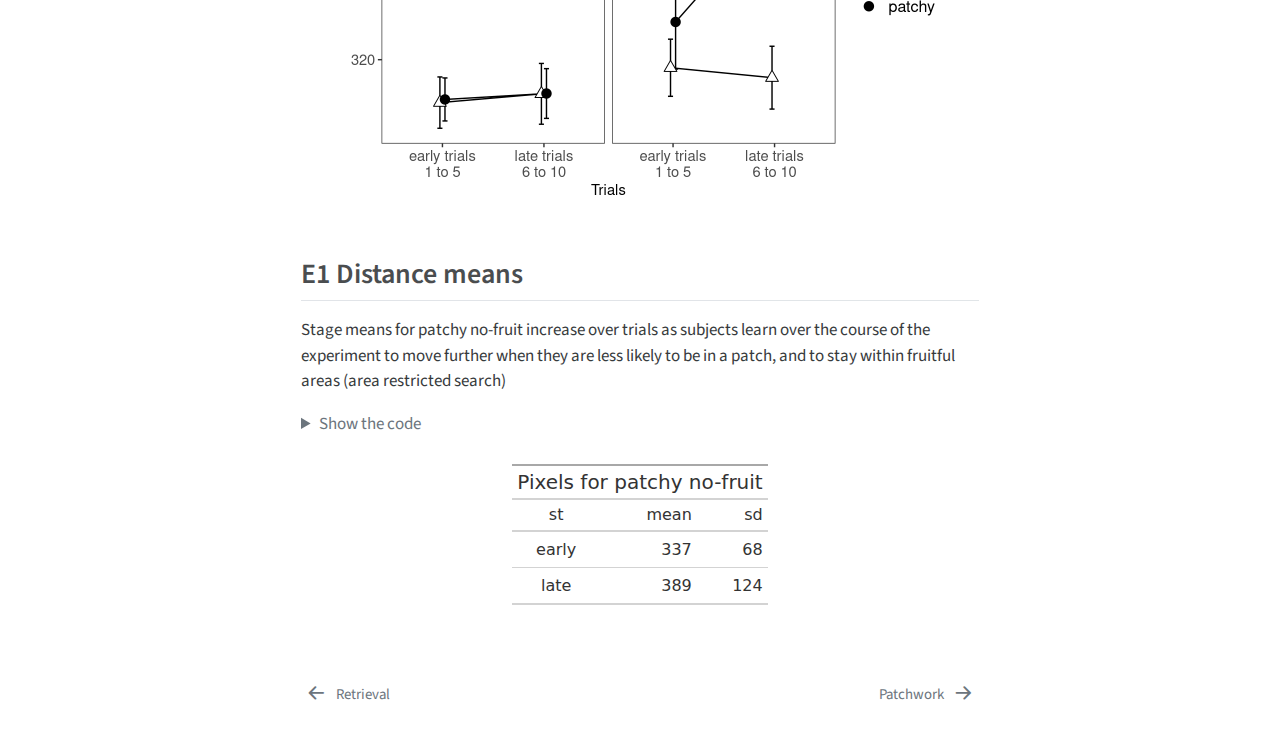
==== commit 114d3180: "added e2 revisits" ====
--- a/docs/e1-distance.html
+++ b/docs/e1-distance.html
@@ -107,7 +107,7 @@
       <button type="button" class="quarto-btn-toggle btn" data-bs-toggle="collapse" data-bs-target="#quarto-sidebar,#quarto-sidebar-glass" aria-controls="quarto-sidebar" aria-expanded="false" aria-label="Toggle sidebar navigation" onclick="if (window.quartoToggleHeadroom) { window.quartoToggleHeadroom(); }">
         <i class="bi bi-layout-text-sidebar-reverse"></i>
       </button>
-      <nav class="quarto-page-breadcrumbs" aria-label="breadcrumb"><ol class="breadcrumb"><li class="breadcrumb-item"><a href="./e1-ntrees.html">Experiment One</a></li><li class="breadcrumb-item"><a href="./e1-distance.html">Distance</a></li></ol></nav>
+      <nav class="quarto-page-breadcrumbs" aria-label="breadcrumb"><ol class="breadcrumb"><li class="breadcrumb-item"><a href="./part1.html">Experiment One</a></li><li class="breadcrumb-item"><a href="./e1-distance.html">Distance</a></li></ol></nav>
       <a class="flex-grow-1" role="button" data-bs-toggle="collapse" data-bs-target="#quarto-sidebar,#quarto-sidebar-glass" aria-controls="quarto-sidebar" aria-expanded="false" aria-label="Toggle sidebar navigation" onclick="if (window.quartoToggleHeadroom) { window.quartoToggleHeadroom(); }">      
       </a>
       <button type="button" class="btn quarto-search-button" aria-label="Search" onclick="window.quartoOpenSearch();">
@@ -140,7 +140,7 @@
 </li>
         <li class="sidebar-item sidebar-item-section">
       <div class="sidebar-item-container"> 
-            <a class="sidebar-item-text sidebar-link text-start" data-bs-toggle="collapse" data-bs-target="#quarto-sidebar-section-1" aria-expanded="true">
+            <a href="./part1.html" class="sidebar-item-text sidebar-link">
  <span class="menu-text">Experiment One</span></a>
           <a class="sidebar-item-toggle text-start" data-bs-toggle="collapse" data-bs-target="#quarto-sidebar-section-1" aria-expanded="true" aria-label="Toggle section">
             <i class="bi bi-chevron-right ms-2"></i>
@@ -156,7 +156,7 @@
           <li class="sidebar-item">
   <div class="sidebar-item-container"> 
   <a href="./e1-nrevisits.html" class="sidebar-item-text sidebar-link">
- <span class="menu-text">e1_Revisits</span></a>
+ <span class="menu-text">Revisits</span></a>
   </div>
 </li>
           <li class="sidebar-item">
@@ -181,7 +181,7 @@
   </li>
         <li class="sidebar-item sidebar-item-section">
       <div class="sidebar-item-container"> 
-            <a class="sidebar-item-text sidebar-link text-start" data-bs-toggle="collapse" data-bs-target="#quarto-sidebar-section-2" aria-expanded="true">
+            <a href="./part2.html" class="sidebar-item-text sidebar-link">
  <span class="menu-text">Experiment Two</span></a>
           <a class="sidebar-item-toggle text-start" data-bs-toggle="collapse" data-bs-target="#quarto-sidebar-section-2" aria-expanded="true" aria-label="Toggle section">
             <i class="bi bi-chevron-right ms-2"></i>
@@ -192,6 +192,18 @@
   <div class="sidebar-item-container"> 
   <a href="./e2-ntrees.html" class="sidebar-item-text sidebar-link">
  <span class="menu-text">Trees</span></a>
+  </div>
+</li>
+          <li class="sidebar-item">
+  <div class="sidebar-item-container"> 
+  <a href="./e2-nrevisits.html" class="sidebar-item-text sidebar-link">
+ <span class="menu-text">Revisits</span></a>
+  </div>
+</li>
+          <li class="sidebar-item">
+  <div class="sidebar-item-container"> 
+  <a href="./e2-master-plot.html" class="sidebar-item-text sidebar-link">
+ <span class="menu-text">Patchwork</span></a>
   </div>
 </li>
       </ul>
@@ -208,6 +220,8 @@
   <ul>
   <li><a href="#e1-distance---prepare-the-data" id="toc-e1-distance---prepare-the-data" class="nav-link active" data-scroll-target="#e1-distance---prepare-the-data">E1 Distance - Prepare the data</a></li>
   <li><a href="#e1-distance-anova" id="toc-e1-distance-anova" class="nav-link" data-scroll-target="#e1-distance-anova">E1 Distance ANOVA</a></li>
+  <li><a href="#e1-distance-plot" id="toc-e1-distance-plot" class="nav-link" data-scroll-target="#e1-distance-plot">E1 Distance: Plot</a></li>
+  <li><a href="#e1-distance-means" id="toc-e1-distance-means" class="nav-link" data-scroll-target="#e1-distance-means">E1 Distance means</a></li>
   </ul>
 </nav>
     </div>
@@ -348,23 +362,23 @@
 </details>
 <div class="cell-output-display">
 
-<div id="rdidfveilf" style="padding-left:0px;padding-right:0px;padding-top:10px;padding-bottom:10px;overflow-x:auto;overflow-y:auto;width:auto;height:auto;">
-<style>#rdidfveilf table {
+<div id="wbnarhowul" style="padding-left:0px;padding-right:0px;padding-top:10px;padding-bottom:10px;overflow-x:auto;overflow-y:auto;width:auto;height:auto;">
+<style>#wbnarhowul table {
   font-family: system-ui, 'Segoe UI', Roboto, Helvetica, Arial, sans-serif, 'Apple Color Emoji', 'Segoe UI Emoji', 'Segoe UI Symbol', 'Noto Color Emoji';
   -webkit-font-smoothing: antialiased;
   -moz-osx-font-smoothing: grayscale;
 }
 
-#rdidfveilf thead, #rdidfveilf tbody, #rdidfveilf tfoot, #rdidfveilf tr, #rdidfveilf td, #rdidfveilf th {
+#wbnarhowul thead, #wbnarhowul tbody, #wbnarhowul tfoot, #wbnarhowul tr, #wbnarhowul td, #wbnarhowul th {
   border-style: none;
 }
 
-#rdidfveilf p {
+#wbnarhowul p {
   margin: 0;
   padding: 0;
 }
 
-#rdidfveilf .gt_table {
+#wbnarhowul .gt_table {
   display: table;
   border-collapse: collapse;
   line-height: normal;
@@ -390,12 +404,12 @@
   border-left-color: #D3D3D3;
 }
 
-#rdidfveilf .gt_caption {
+#wbnarhowul .gt_caption {
   padding-top: 4px;
   padding-bottom: 4px;
 }
 
-#rdidfveilf .gt_title {
+#wbnarhowul .gt_title {
   color: #333333;
   font-size: 125%;
   font-weight: initial;
@@ -407,7 +421,7 @@
   border-bottom-width: 0;
 }
 
-#rdidfveilf .gt_subtitle {
+#wbnarhowul .gt_subtitle {
   color: #333333;
   font-size: 85%;
   font-weight: initial;
@@ -419,7 +433,7 @@
   border-top-width: 0;
 }
 
-#rdidfveilf .gt_heading {
+#wbnarhowul .gt_heading {
   background-color: #FFFFFF;
   text-align: center;
   border-bottom-color: #FFFFFF;
@@ -431,13 +445,13 @@
   border-right-color: #D3D3D3;
 }
 
-#rdidfveilf .gt_bottom_border {
+#wbnarhowul .gt_bottom_border {
   border-bottom-style: solid;
   border-bottom-width: 2px;
   border-bottom-color: #D3D3D3;
 }
 
-#rdidfveilf .gt_col_headings {
+#wbnarhowul .gt_col_headings {
   border-top-style: solid;
   border-top-width: 2px;
   border-top-color: #D3D3D3;
@@ -452,7 +466,7 @@
   border-right-color: #D3D3D3;
 }
 
-#rdidfveilf .gt_col_heading {
+#wbnarhowul .gt_col_heading {
   color: #333333;
   background-color: #FFFFFF;
   font-size: 100%;
@@ -472,7 +486,7 @@
   overflow-x: hidden;
 }
 
-#rdidfveilf .gt_column_spanner_outer {
+#wbnarhowul .gt_column_spanner_outer {
   color: #333333;
   background-color: #FFFFFF;
   font-size: 100%;
@@ -484,15 +498,15 @@
   padding-right: 4px;
 }
 
-#rdidfveilf .gt_column_spanner_outer:first-child {
+#wbnarhowul .gt_column_spanner_outer:first-child {
   padding-left: 0;
 }
 
-#rdidfveilf .gt_column_spanner_outer:last-child {
+#wbnarhowul .gt_column_spanner_outer:last-child {
   padding-right: 0;
 }
 
-#rdidfveilf .gt_column_spanner {
+#wbnarhowul .gt_column_spanner {
   border-bottom-style: solid;
   border-bottom-width: 2px;
   border-bottom-color: #D3D3D3;
@@ -504,11 +518,11 @@
   width: 100%;
 }
 
-#rdidfveilf .gt_spanner_row {
+#wbnarhowul .gt_spanner_row {
   border-bottom-style: hidden;
 }
 
-#rdidfveilf .gt_group_heading {
+#wbnarhowul .gt_group_heading {
   padding-top: 8px;
   padding-bottom: 8px;
   padding-left: 5px;
@@ -534,7 +548,7 @@
   text-align: left;
 }
 
-#rdidfveilf .gt_empty_group_heading {
+#wbnarhowul .gt_empty_group_heading {
   padding: 0.5px;
   color: #333333;
   background-color: #FFFFFF;
@@ -549,15 +563,15 @@
   vertical-align: middle;
 }
 
-#rdidfveilf .gt_from_md > :first-child {
+#wbnarhowul .gt_from_md > :first-child {
   margin-top: 0;
 }
 
-#rdidfveilf .gt_from_md > :last-child {
+#wbnarhowul .gt_from_md > :last-child {
   margin-bottom: 0;
 }
 
-#rdidfveilf .gt_row {
+#wbnarhowul .gt_row {
   padding-top: 8px;
   padding-bottom: 8px;
   padding-left: 5px;
@@ -576,7 +590,7 @@
   overflow-x: hidden;
 }
 
-#rdidfveilf .gt_stub {
+#wbnarhowul .gt_stub {
   color: #333333;
   background-color: #FFFFFF;
   font-size: 100%;
@@ -589,7 +603,7 @@
   padding-right: 5px;
 }
 
-#rdidfveilf .gt_stub_row_group {
+#wbnarhowul .gt_stub_row_group {
   color: #333333;
   background-color: #FFFFFF;
   font-size: 100%;
@@ -603,15 +617,15 @@
   vertical-align: top;
 }
 
-#rdidfveilf .gt_row_group_first td {
+#wbnarhowul .gt_row_group_first td {
   border-top-width: 2px;
 }
 
-#rdidfveilf .gt_row_group_first th {
+#wbnarhowul .gt_row_group_first th {
   border-top-width: 2px;
 }
 
-#rdidfveilf .gt_summary_row {
+#wbnarhowul .gt_summary_row {
   color: #333333;
   background-color: #FFFFFF;
   text-transform: inherit;
@@ -621,16 +635,16 @@
   padding-right: 5px;
 }
 
-#rdidfveilf .gt_first_summary_row {
+#wbnarhowul .gt_first_summary_row {
   border-top-style: solid;
   border-top-color: #D3D3D3;
 }
 
-#rdidfveilf .gt_first_summary_row.thick {
+#wbnarhowul .gt_first_summary_row.thick {
   border-top-width: 2px;
 }
 
-#rdidfveilf .gt_last_summary_row {
+#wbnarhowul .gt_last_summary_row {
   padding-top: 8px;
   padding-bottom: 8px;
   padding-left: 5px;
@@ -640,7 +654,7 @@
   border-bottom-color: #D3D3D3;
 }
 
-#rdidfveilf .gt_grand_summary_row {
+#wbnarhowul .gt_grand_summary_row {
   color: #333333;
   background-color: #FFFFFF;
   text-transform: inherit;
@@ -650,7 +664,7 @@
   padding-right: 5px;
 }
 
-#rdidfveilf .gt_first_grand_summary_row {
+#wbnarhowul .gt_first_grand_summary_row {
   padding-top: 8px;
   padding-bottom: 8px;
   padding-left: 5px;
@@ -660,7 +674,7 @@
   border-top-color: #D3D3D3;
 }
 
-#rdidfveilf .gt_last_grand_summary_row_top {
+#wbnarhowul .gt_last_grand_summary_row_top {
   padding-top: 8px;
   padding-bottom: 8px;
   padding-left: 5px;
@@ -670,11 +684,11 @@
   border-bottom-color: #D3D3D3;
 }
 
-#rdidfveilf .gt_striped {
+#wbnarhowul .gt_striped {
   background-color: rgba(128, 128, 128, 0.05);
 }
 
-#rdidfveilf .gt_table_body {
+#wbnarhowul .gt_table_body {
   border-top-style: solid;
   border-top-width: 2px;
   border-top-color: #D3D3D3;
@@ -683,7 +697,7 @@
   border-bottom-color: #D3D3D3;
 }
 
-#rdidfveilf .gt_footnotes {
+#wbnarhowul .gt_footnotes {
   color: #333333;
   background-color: #FFFFFF;
   border-bottom-style: none;
@@ -697,7 +711,7 @@
   border-right-color: #D3D3D3;
 }
 
-#rdidfveilf .gt_footnote {
+#wbnarhowul .gt_footnote {
   margin: 0px;
   font-size: 90%;
   padding-top: 4px;
@@ -706,7 +720,7 @@
   padding-right: 5px;
 }
 
-#rdidfveilf .gt_sourcenotes {
+#wbnarhowul .gt_sourcenotes {
   color: #333333;
   background-color: #FFFFFF;
   border-bottom-style: none;
@@ -720,7 +734,7 @@
   border-right-color: #D3D3D3;
 }
 
-#rdidfveilf .gt_sourcenote {
+#wbnarhowul .gt_sourcenote {
   font-size: 90%;
   padding-top: 4px;
   padding-bottom: 4px;
@@ -728,63 +742,63 @@
   padding-right: 5px;
 }
 
-#rdidfveilf .gt_left {
+#wbnarhowul .gt_left {
   text-align: left;
 }
 
-#rdidfveilf .gt_center {
+#wbnarhowul .gt_center {
   text-align: center;
 }
 
-#rdidfveilf .gt_right {
+#wbnarhowul .gt_right {
   text-align: right;
   font-variant-numeric: tabular-nums;
 }
 
-#rdidfveilf .gt_font_normal {
+#wbnarhowul .gt_font_normal {
   font-weight: normal;
 }
 
-#rdidfveilf .gt_font_bold {
+#wbnarhowul .gt_font_bold {
   font-weight: bold;
 }
 
-#rdidfveilf .gt_font_italic {
+#wbnarhowul .gt_font_italic {
   font-style: italic;
 }
 
-#rdidfveilf .gt_super {
+#wbnarhowul .gt_super {
   font-size: 65%;
 }
 
-#rdidfveilf .gt_footnote_marks {
+#wbnarhowul .gt_footnote_marks {
   font-size: 75%;
   vertical-align: 0.4em;
   position: initial;
 }
 
-#rdidfveilf .gt_asterisk {
+#wbnarhowul .gt_asterisk {
   font-size: 100%;
   vertical-align: 0;
 }
 
-#rdidfveilf .gt_indent_1 {
+#wbnarhowul .gt_indent_1 {
   text-indent: 5px;
 }
 
-#rdidfveilf .gt_indent_2 {
+#wbnarhowul .gt_indent_2 {
   text-indent: 10px;
 }
 
-#rdidfveilf .gt_indent_3 {
+#wbnarhowul .gt_indent_3 {
   text-indent: 15px;
 }
 
-#rdidfveilf .gt_indent_4 {
+#wbnarhowul .gt_indent_4 {
   text-indent: 20px;
 }
 
-#rdidfveilf .gt_indent_5 {
+#wbnarhowul .gt_indent_5 {
   text-indent: 25px;
 }
 </style>
@@ -858,6 +872,512 @@
 <p>The effect of stage was F(1, 41) = 6.18, p&lt;.05.</p>
 <p>The effect of stage was F(1, 41) = 31.62, p&lt;.001.</p>
 <p>The effect of the interaction resources x stage x launch was F(1, 41) = 11.62, p&lt;.01.</p>
+</section>
+<section id="e1-distance-plot" class="level2">
+<h2 class="anchored" data-anchor-id="e1-distance-plot">E1 Distance: Plot</h2>
+<p>x axis is stage; y axis is distance; group is resources; panel is launch site type</p>
+<div class="cell">
+<details>
+<summary>Show the code</summary>
+<div class="sourceCode cell-code" id="cb4"><pre class="sourceCode r code-with-copy"><code class="sourceCode r"><span id="cb4-1"><a href="#cb4-1" aria-hidden="true" tabindex="-1"></a><span class="fu">ggplot</span>(<span class="at">data=</span>dst, <span class="fu">aes</span>(<span class="at">y=</span>mu.dist, <span class="at">x=</span>st, <span class="at">group=</span>rr, <span class="at">pch=</span>rr, <span class="at">fill=</span>rr)) <span class="sc">+</span></span>
+<span id="cb4-2"><a href="#cb4-2" aria-hidden="true" tabindex="-1"></a>  <span class="fu">facet_wrap</span>(<span class="sc">~</span>ll) <span class="sc">+</span></span>
+<span id="cb4-3"><a href="#cb4-3" aria-hidden="true" tabindex="-1"></a>  <span class="fu">labs</span>(<span class="at">title=</span><span class="st">"(d): Distance moved between trees"</span>, <span class="at">subtitle =</span> <span class="st">"The eyes move further to the next tree if the current tree has no fruit"</span>)<span class="sc">+</span></span>
+<span id="cb4-4"><a href="#cb4-4" aria-hidden="true" tabindex="-1"></a>  <span class="fu">ylab</span>(<span class="st">"Pixels"</span>)<span class="sc">+</span></span>
+<span id="cb4-5"><a href="#cb4-5" aria-hidden="true" tabindex="-1"></a>  <span class="fu">xlab</span>(<span class="st">"Trials"</span>)<span class="sc">+</span></span>
+<span id="cb4-6"><a href="#cb4-6" aria-hidden="true" tabindex="-1"></a>  my_fgms_theme<span class="sc">+</span></span>
+<span id="cb4-7"><a href="#cb4-7" aria-hidden="true" tabindex="-1"></a>  <span class="fu">scale_fill_manual</span>(<span class="at">name=</span><span class="st">"Resource</span><span class="sc">\n</span><span class="st">distribution"</span>,<span class="at">values=</span><span class="fu">c</span>(<span class="st">"white"</span>, <span class="st">"black"</span>)) <span class="sc">+</span></span>
+<span id="cb4-8"><a href="#cb4-8" aria-hidden="true" tabindex="-1"></a>  <span class="fu">scale_shape_manual</span>(<span class="at">name=</span><span class="st">"Resource</span><span class="sc">\n</span><span class="st">distribution"</span>,<span class="at">values=</span><span class="fu">c</span>(<span class="dv">24</span>,<span class="dv">19</span>)) <span class="sc">+</span></span>
+<span id="cb4-9"><a href="#cb4-9" aria-hidden="true" tabindex="-1"></a>  <span class="fu">stat_summary</span>(<span class="at">fun.data =</span> mean_cl_normal, <span class="at">geom =</span> <span class="st">"errorbar"</span>, <span class="at">width=</span><span class="fl">0.1</span>, <span class="at">position=</span>pd) <span class="sc">+</span></span>
+<span id="cb4-10"><a href="#cb4-10" aria-hidden="true" tabindex="-1"></a>  <span class="fu">stat_summary</span>(<span class="at">fun =</span> mean, <span class="at">geom =</span> <span class="st">"line"</span>, <span class="at">position=</span>pd) <span class="sc">+</span></span>
+<span id="cb4-11"><a href="#cb4-11" aria-hidden="true" tabindex="-1"></a>  <span class="fu">stat_summary</span>(<span class="at">fun =</span> mean, <span class="at">geom =</span> <span class="st">"point"</span>, <span class="at">size=</span><span class="dv">3</span>, <span class="at">position=</span>pd)<span class="sc">+</span></span>
+<span id="cb4-12"><a href="#cb4-12" aria-hidden="true" tabindex="-1"></a>  <span class="fu">scale_x_discrete</span>(<span class="at">labels=</span><span class="fu">c</span>(<span class="st">"early trials</span><span class="sc">\n</span><span class="st">1 to 5"</span>, <span class="st">"late trials</span><span class="sc">\n</span><span class="st">6 to 10"</span>))</span></code><button title="Copy to Clipboard" class="code-copy-button"><i class="bi"></i></button></pre></div>
+</details>
+<div class="cell-output-display">
+<p><img src="e1_figures/unnamed-chunk-2-1.png" class="img-fluid" width="672"></p>
+</div>
+</div>
+</section>
+<section id="e1-distance-means" class="level2">
+<h2 class="anchored" data-anchor-id="e1-distance-means">E1 Distance means</h2>
+<p>Stage means for patchy no-fruit increase over trials as subjects learn over the course of the experiment to move further when they are less likely to be in a patch, and to stay within fruitful areas (area restricted search)</p>
+<div class="cell">
+<details>
+<summary>Show the code</summary>
+<div class="sourceCode cell-code" id="cb5"><pre class="sourceCode r code-with-copy"><code class="sourceCode r"><span id="cb5-1"><a href="#cb5-1" aria-hidden="true" tabindex="-1"></a>dst <span class="sc">%&gt;%</span> <span class="fu">filter</span>(rr<span class="sc">==</span><span class="st">"patchy"</span>, ll<span class="sc">==</span><span class="st">"Launched from tree without fruit"</span>) <span class="sc">%&gt;%</span> </span>
+<span id="cb5-2"><a href="#cb5-2" aria-hidden="true" tabindex="-1"></a>  <span class="fu">group_by</span>(st) <span class="sc">%&gt;%</span> </span>
+<span id="cb5-3"><a href="#cb5-3" aria-hidden="true" tabindex="-1"></a>  <span class="fu">summarise</span>(<span class="at">mean=</span><span class="fu">mean</span>(mu.dist), <span class="at">sd=</span><span class="fu">sd</span>(mu.dist)) <span class="sc">%&gt;%</span> </span>
+<span id="cb5-4"><a href="#cb5-4" aria-hidden="true" tabindex="-1"></a>  <span class="fu">gt</span>() <span class="sc">%&gt;%</span> </span>
+<span id="cb5-5"><a href="#cb5-5" aria-hidden="true" tabindex="-1"></a>  <span class="fu">fmt_number</span>(<span class="at">decimals=</span><span class="dv">0</span>) <span class="sc">%&gt;%</span> </span>
+<span id="cb5-6"><a href="#cb5-6" aria-hidden="true" tabindex="-1"></a>  <span class="fu">tab_header</span>(<span class="st">"Pixels for patchy no-fruit"</span>)</span></code><button title="Copy to Clipboard" class="code-copy-button"><i class="bi"></i></button></pre></div>
+</details>
+<div class="cell-output-display">
+
+<div id="lfxkiolgyq" style="padding-left:0px;padding-right:0px;padding-top:10px;padding-bottom:10px;overflow-x:auto;overflow-y:auto;width:auto;height:auto;">
+<style>#lfxkiolgyq table {
+  font-family: system-ui, 'Segoe UI', Roboto, Helvetica, Arial, sans-serif, 'Apple Color Emoji', 'Segoe UI Emoji', 'Segoe UI Symbol', 'Noto Color Emoji';
+  -webkit-font-smoothing: antialiased;
+  -moz-osx-font-smoothing: grayscale;
+}
+
+#lfxkiolgyq thead, #lfxkiolgyq tbody, #lfxkiolgyq tfoot, #lfxkiolgyq tr, #lfxkiolgyq td, #lfxkiolgyq th {
+  border-style: none;
+}
+
+#lfxkiolgyq p {
+  margin: 0;
+  padding: 0;
+}
+
+#lfxkiolgyq .gt_table {
+  display: table;
+  border-collapse: collapse;
+  line-height: normal;
+  margin-left: auto;
+  margin-right: auto;
+  color: #333333;
+  font-size: 16px;
+  font-weight: normal;
+  font-style: normal;
+  background-color: #FFFFFF;
+  width: auto;
+  border-top-style: solid;
+  border-top-width: 2px;
+  border-top-color: #A8A8A8;
+  border-right-style: none;
+  border-right-width: 2px;
+  border-right-color: #D3D3D3;
+  border-bottom-style: solid;
+  border-bottom-width: 2px;
+  border-bottom-color: #A8A8A8;
+  border-left-style: none;
+  border-left-width: 2px;
+  border-left-color: #D3D3D3;
+}
+
+#lfxkiolgyq .gt_caption {
+  padding-top: 4px;
+  padding-bottom: 4px;
+}
+
+#lfxkiolgyq .gt_title {
+  color: #333333;
+  font-size: 125%;
+  font-weight: initial;
+  padding-top: 4px;
+  padding-bottom: 4px;
+  padding-left: 5px;
+  padding-right: 5px;
+  border-bottom-color: #FFFFFF;
+  border-bottom-width: 0;
+}
+
+#lfxkiolgyq .gt_subtitle {
+  color: #333333;
+  font-size: 85%;
+  font-weight: initial;
+  padding-top: 3px;
+  padding-bottom: 5px;
+  padding-left: 5px;
+  padding-right: 5px;
+  border-top-color: #FFFFFF;
+  border-top-width: 0;
+}
+
+#lfxkiolgyq .gt_heading {
+  background-color: #FFFFFF;
+  text-align: center;
+  border-bottom-color: #FFFFFF;
+  border-left-style: none;
+  border-left-width: 1px;
+  border-left-color: #D3D3D3;
+  border-right-style: none;
+  border-right-width: 1px;
+  border-right-color: #D3D3D3;
+}
+
+#lfxkiolgyq .gt_bottom_border {
+  border-bottom-style: solid;
+  border-bottom-width: 2px;
+  border-bottom-color: #D3D3D3;
+}
+
+#lfxkiolgyq .gt_col_headings {
+  border-top-style: solid;
+  border-top-width: 2px;
+  border-top-color: #D3D3D3;
+  border-bottom-style: solid;
+  border-bottom-width: 2px;
+  border-bottom-color: #D3D3D3;
+  border-left-style: none;
+  border-left-width: 1px;
+  border-left-color: #D3D3D3;
+  border-right-style: none;
+  border-right-width: 1px;
+  border-right-color: #D3D3D3;
+}
+
+#lfxkiolgyq .gt_col_heading {
+  color: #333333;
+  background-color: #FFFFFF;
+  font-size: 100%;
+  font-weight: normal;
+  text-transform: inherit;
+  border-left-style: none;
+  border-left-width: 1px;
+  border-left-color: #D3D3D3;
+  border-right-style: none;
+  border-right-width: 1px;
+  border-right-color: #D3D3D3;
+  vertical-align: bottom;
+  padding-top: 5px;
+  padding-bottom: 6px;
+  padding-left: 5px;
+  padding-right: 5px;
+  overflow-x: hidden;
+}
+
+#lfxkiolgyq .gt_column_spanner_outer {
+  color: #333333;
+  background-color: #FFFFFF;
+  font-size: 100%;
+  font-weight: normal;
+  text-transform: inherit;
+  padding-top: 0;
+  padding-bottom: 0;
+  padding-left: 4px;
+  padding-right: 4px;
+}
+
+#lfxkiolgyq .gt_column_spanner_outer:first-child {
+  padding-left: 0;
+}
+
+#lfxkiolgyq .gt_column_spanner_outer:last-child {
+  padding-right: 0;
+}
+
+#lfxkiolgyq .gt_column_spanner {
+  border-bottom-style: solid;
+  border-bottom-width: 2px;
+  border-bottom-color: #D3D3D3;
+  vertical-align: bottom;
+  padding-top: 5px;
+  padding-bottom: 5px;
+  overflow-x: hidden;
+  display: inline-block;
+  width: 100%;
+}
+
+#lfxkiolgyq .gt_spanner_row {
+  border-bottom-style: hidden;
+}
+
+#lfxkiolgyq .gt_group_heading {
+  padding-top: 8px;
+  padding-bottom: 8px;
+  padding-left: 5px;
+  padding-right: 5px;
+  color: #333333;
+  background-color: #FFFFFF;
+  font-size: 100%;
+  font-weight: initial;
+  text-transform: inherit;
+  border-top-style: solid;
+  border-top-width: 2px;
+  border-top-color: #D3D3D3;
+  border-bottom-style: solid;
+  border-bottom-width: 2px;
+  border-bottom-color: #D3D3D3;
+  border-left-style: none;
+  border-left-width: 1px;
+  border-left-color: #D3D3D3;
+  border-right-style: none;
+  border-right-width: 1px;
+  border-right-color: #D3D3D3;
+  vertical-align: middle;
+  text-align: left;
+}
+
+#lfxkiolgyq .gt_empty_group_heading {
+  padding: 0.5px;
+  color: #333333;
+  background-color: #FFFFFF;
+  font-size: 100%;
+  font-weight: initial;
+  border-top-style: solid;
+  border-top-width: 2px;
+  border-top-color: #D3D3D3;
+  border-bottom-style: solid;
+  border-bottom-width: 2px;
+  border-bottom-color: #D3D3D3;
+  vertical-align: middle;
+}
+
+#lfxkiolgyq .gt_from_md > :first-child {
+  margin-top: 0;
+}
+
+#lfxkiolgyq .gt_from_md > :last-child {
+  margin-bottom: 0;
+}
+
+#lfxkiolgyq .gt_row {
+  padding-top: 8px;
+  padding-bottom: 8px;
+  padding-left: 5px;
+  padding-right: 5px;
+  margin: 10px;
+  border-top-style: solid;
+  border-top-width: 1px;
+  border-top-color: #D3D3D3;
+  border-left-style: none;
+  border-left-width: 1px;
+  border-left-color: #D3D3D3;
+  border-right-style: none;
+  border-right-width: 1px;
+  border-right-color: #D3D3D3;
+  vertical-align: middle;
+  overflow-x: hidden;
+}
+
+#lfxkiolgyq .gt_stub {
+  color: #333333;
+  background-color: #FFFFFF;
+  font-size: 100%;
+  font-weight: initial;
+  text-transform: inherit;
+  border-right-style: solid;
+  border-right-width: 2px;
+  border-right-color: #D3D3D3;
+  padding-left: 5px;
+  padding-right: 5px;
+}
+
+#lfxkiolgyq .gt_stub_row_group {
+  color: #333333;
+  background-color: #FFFFFF;
+  font-size: 100%;
+  font-weight: initial;
+  text-transform: inherit;
+  border-right-style: solid;
+  border-right-width: 2px;
+  border-right-color: #D3D3D3;
+  padding-left: 5px;
+  padding-right: 5px;
+  vertical-align: top;
+}
+
+#lfxkiolgyq .gt_row_group_first td {
+  border-top-width: 2px;
+}
+
+#lfxkiolgyq .gt_row_group_first th {
+  border-top-width: 2px;
+}
+
+#lfxkiolgyq .gt_summary_row {
+  color: #333333;
+  background-color: #FFFFFF;
+  text-transform: inherit;
+  padding-top: 8px;
+  padding-bottom: 8px;
+  padding-left: 5px;
+  padding-right: 5px;
+}
+
+#lfxkiolgyq .gt_first_summary_row {
+  border-top-style: solid;
+  border-top-color: #D3D3D3;
+}
+
+#lfxkiolgyq .gt_first_summary_row.thick {
+  border-top-width: 2px;
+}
+
+#lfxkiolgyq .gt_last_summary_row {
+  padding-top: 8px;
+  padding-bottom: 8px;
+  padding-left: 5px;
+  padding-right: 5px;
+  border-bottom-style: solid;
+  border-bottom-width: 2px;
+  border-bottom-color: #D3D3D3;
+}
+
+#lfxkiolgyq .gt_grand_summary_row {
+  color: #333333;
+  background-color: #FFFFFF;
+  text-transform: inherit;
+  padding-top: 8px;
+  padding-bottom: 8px;
+  padding-left: 5px;
+  padding-right: 5px;
+}
+
+#lfxkiolgyq .gt_first_grand_summary_row {
+  padding-top: 8px;
+  padding-bottom: 8px;
+  padding-left: 5px;
+  padding-right: 5px;
+  border-top-style: double;
+  border-top-width: 6px;
+  border-top-color: #D3D3D3;
+}
+
+#lfxkiolgyq .gt_last_grand_summary_row_top {
+  padding-top: 8px;
+  padding-bottom: 8px;
+  padding-left: 5px;
+  padding-right: 5px;
+  border-bottom-style: double;
+  border-bottom-width: 6px;
+  border-bottom-color: #D3D3D3;
+}
+
+#lfxkiolgyq .gt_striped {
+  background-color: rgba(128, 128, 128, 0.05);
+}
+
+#lfxkiolgyq .gt_table_body {
+  border-top-style: solid;
+  border-top-width: 2px;
+  border-top-color: #D3D3D3;
+  border-bottom-style: solid;
+  border-bottom-width: 2px;
+  border-bottom-color: #D3D3D3;
+}
+
+#lfxkiolgyq .gt_footnotes {
+  color: #333333;
+  background-color: #FFFFFF;
+  border-bottom-style: none;
+  border-bottom-width: 2px;
+  border-bottom-color: #D3D3D3;
+  border-left-style: none;
+  border-left-width: 2px;
+  border-left-color: #D3D3D3;
+  border-right-style: none;
+  border-right-width: 2px;
+  border-right-color: #D3D3D3;
+}
+
+#lfxkiolgyq .gt_footnote {
+  margin: 0px;
+  font-size: 90%;
+  padding-top: 4px;
+  padding-bottom: 4px;
+  padding-left: 5px;
+  padding-right: 5px;
+}
+
+#lfxkiolgyq .gt_sourcenotes {
+  color: #333333;
+  background-color: #FFFFFF;
+  border-bottom-style: none;
+  border-bottom-width: 2px;
+  border-bottom-color: #D3D3D3;
+  border-left-style: none;
+  border-left-width: 2px;
+  border-left-color: #D3D3D3;
+  border-right-style: none;
+  border-right-width: 2px;
+  border-right-color: #D3D3D3;
+}
+
+#lfxkiolgyq .gt_sourcenote {
+  font-size: 90%;
+  padding-top: 4px;
+  padding-bottom: 4px;
+  padding-left: 5px;
+  padding-right: 5px;
+}
+
+#lfxkiolgyq .gt_left {
+  text-align: left;
+}
+
+#lfxkiolgyq .gt_center {
+  text-align: center;
+}
+
+#lfxkiolgyq .gt_right {
+  text-align: right;
+  font-variant-numeric: tabular-nums;
+}
+
+#lfxkiolgyq .gt_font_normal {
+  font-weight: normal;
+}
+
+#lfxkiolgyq .gt_font_bold {
+  font-weight: bold;
+}
+
+#lfxkiolgyq .gt_font_italic {
+  font-style: italic;
+}
+
+#lfxkiolgyq .gt_super {
+  font-size: 65%;
+}
+
+#lfxkiolgyq .gt_footnote_marks {
+  font-size: 75%;
+  vertical-align: 0.4em;
+  position: initial;
+}
+
+#lfxkiolgyq .gt_asterisk {
+  font-size: 100%;
+  vertical-align: 0;
+}
+
+#lfxkiolgyq .gt_indent_1 {
+  text-indent: 5px;
+}
+
+#lfxkiolgyq .gt_indent_2 {
+  text-indent: 10px;
+}
+
+#lfxkiolgyq .gt_indent_3 {
+  text-indent: 15px;
+}
+
+#lfxkiolgyq .gt_indent_4 {
+  text-indent: 20px;
+}
+
+#lfxkiolgyq .gt_indent_5 {
+  text-indent: 25px;
+}
+</style>
+<table class="gt_table" data-quarto-disable-processing="false" data-quarto-bootstrap="false">
+  <thead>
+    <tr class="gt_heading">
+      <td colspan="3" class="gt_heading gt_title gt_font_normal gt_bottom_border" style="">Pixels for patchy no-fruit</td>
+    </tr>
+    
+    <tr class="gt_col_headings">
+      <th class="gt_col_heading gt_columns_bottom_border gt_center" rowspan="1" colspan="1" scope="col" id="st">st</th>
+      <th class="gt_col_heading gt_columns_bottom_border gt_right" rowspan="1" colspan="1" scope="col" id="mean">mean</th>
+      <th class="gt_col_heading gt_columns_bottom_border gt_right" rowspan="1" colspan="1" scope="col" id="sd">sd</th>
+    </tr>
+  </thead>
+  <tbody class="gt_table_body">
+    <tr><td headers="st" class="gt_row gt_center">early</td>
+<td headers="mean" class="gt_row gt_right">337</td>
+<td headers="sd" class="gt_row gt_right">68</td></tr>
+    <tr><td headers="st" class="gt_row gt_center">late</td>
+<td headers="mean" class="gt_row gt_right">389</td>
+<td headers="sd" class="gt_row gt_right">124</td></tr>
+  </tbody>
+  
+  
+</table>
+</div>
+</div>
+</div>
 
 
 </section>
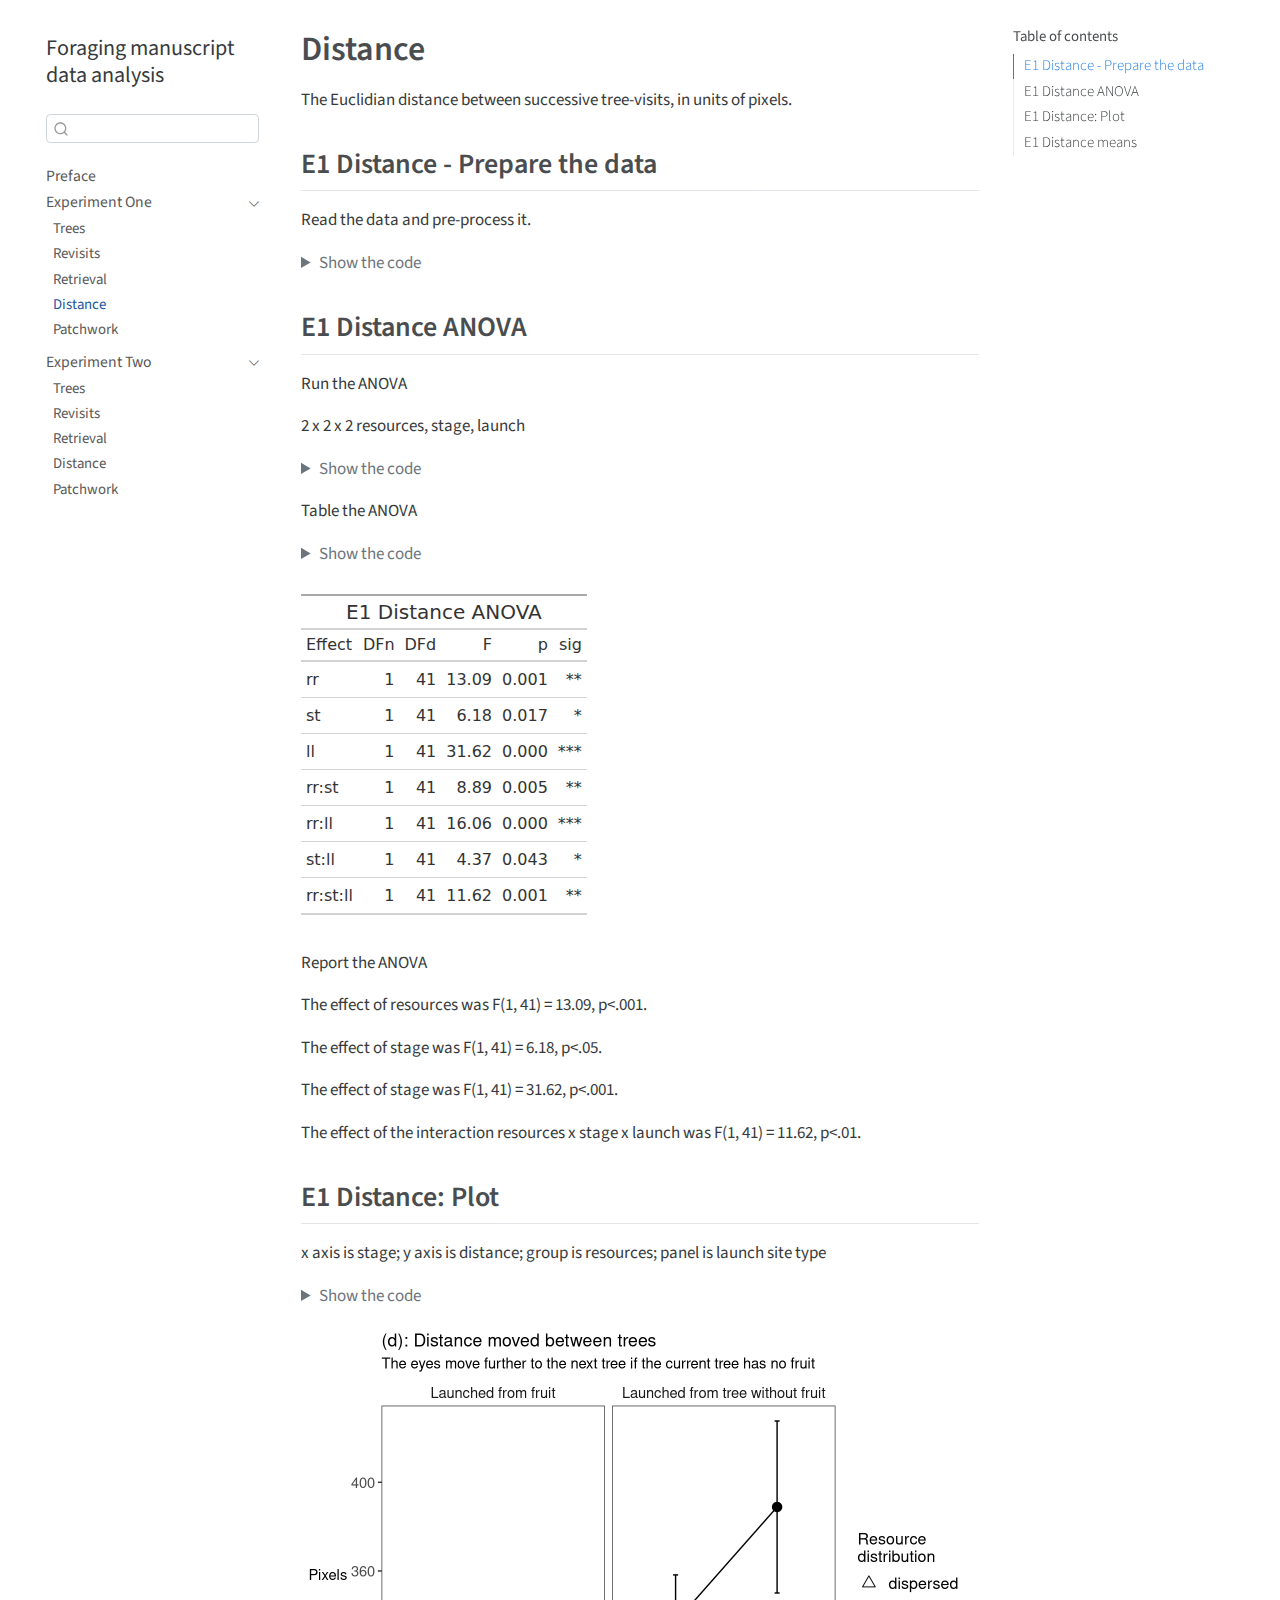
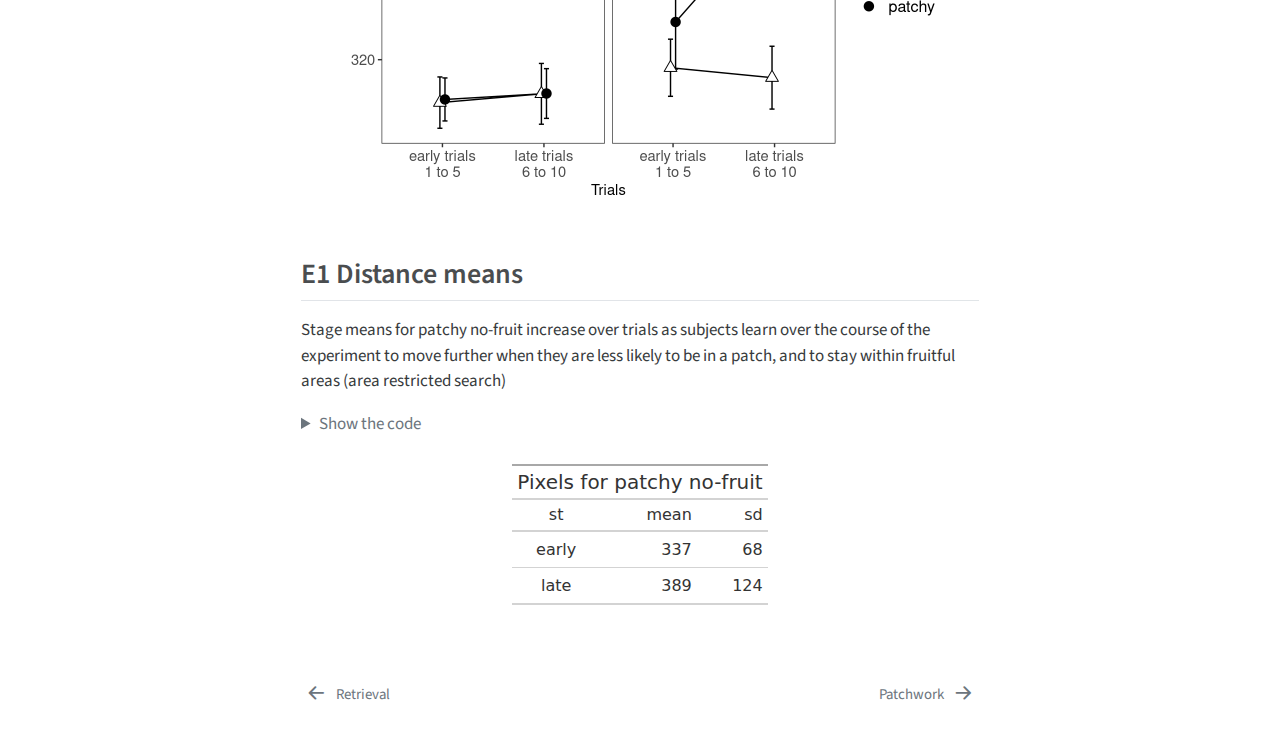
==== commit 0a2afed6: "adding docs after recompile" ====
--- a/docs/e1-distance.html
+++ b/docs/e1-distance.html
@@ -202,6 +202,18 @@
 </li>
           <li class="sidebar-item">
   <div class="sidebar-item-container"> 
+  <a href="./e2-retrieval.html" class="sidebar-item-text sidebar-link">
+ <span class="menu-text">Retrieval</span></a>
+  </div>
+</li>
+          <li class="sidebar-item">
+  <div class="sidebar-item-container"> 
+  <a href="./e2-distance.html" class="sidebar-item-text sidebar-link">
+ <span class="menu-text">Distance</span></a>
+  </div>
+</li>
+          <li class="sidebar-item">
+  <div class="sidebar-item-container"> 
   <a href="./e2-master-plot.html" class="sidebar-item-text sidebar-link">
  <span class="menu-text">Patchwork</span></a>
   </div>
@@ -299,36 +311,31 @@
 <span id="cb1-45"><a href="#cb1-45" aria-hidden="true" tabindex="-1"></a>         <span class="at">rr=</span><span class="fu">factor</span>(rr, <span class="at">levels=</span><span class="fu">c</span>(<span class="st">"dispersed"</span>, <span class="st">"patchy"</span>)), </span>
 <span id="cb1-46"><a href="#cb1-46" aria-hidden="true" tabindex="-1"></a>         )</span>
 <span id="cb1-47"><a href="#cb1-47" aria-hidden="true" tabindex="-1"></a></span>
-<span id="cb1-48"><a href="#cb1-48" aria-hidden="true" tabindex="-1"></a></span>
-<span id="cb1-49"><a href="#cb1-49" aria-hidden="true" tabindex="-1"></a><span class="co">#2 x 2 x 2</span></span>
-<span id="cb1-50"><a href="#cb1-50" aria-hidden="true" tabindex="-1"></a><span class="co">#launch x resources x stage</span></span>
-<span id="cb1-51"><a href="#cb1-51" aria-hidden="true" tabindex="-1"></a></span>
-<span id="cb1-52"><a href="#cb1-52" aria-hidden="true" tabindex="-1"></a></span>
-<span id="cb1-53"><a href="#cb1-53" aria-hidden="true" tabindex="-1"></a>dst <span class="ot">&lt;-</span> e1 <span class="sc">%&gt;%</span> </span>
-<span id="cb1-54"><a href="#cb1-54" aria-hidden="true" tabindex="-1"></a>  <span class="fu">group_by</span>(pp, rr, st, ll, tb) <span class="sc">%&gt;%</span> </span>
-<span id="cb1-55"><a href="#cb1-55" aria-hidden="true" tabindex="-1"></a>  <span class="co"># average over tree-visits yielding</span></span>
-<span id="cb1-56"><a href="#cb1-56" aria-hidden="true" tabindex="-1"></a>  <span class="co"># two values for each trial, </span></span>
-<span id="cb1-57"><a href="#cb1-57" aria-hidden="true" tabindex="-1"></a>  <span class="co"># one for launch from fruit, </span></span>
-<span id="cb1-58"><a href="#cb1-58" aria-hidden="true" tabindex="-1"></a>  <span class="co"># one for launch from empty</span></span>
-<span id="cb1-59"><a href="#cb1-59" aria-hidden="true" tabindex="-1"></a>  <span class="fu">summarise</span>(<span class="at">dist=</span><span class="fu">mean</span>(dist, <span class="at">na.rm=</span><span class="cn">TRUE</span>)) <span class="sc">%&gt;%</span> </span>
-<span id="cb1-60"><a href="#cb1-60" aria-hidden="true" tabindex="-1"></a>  <span class="fu">arrange</span>(pp, rr, st, ll, tb, <span class="at">.by_group =</span> <span class="cn">TRUE</span>) <span class="sc">%&gt;%</span> </span>
-<span id="cb1-61"><a href="#cb1-61" aria-hidden="true" tabindex="-1"></a>  <span class="fu">ungroup</span>()</span>
-<span id="cb1-62"><a href="#cb1-62" aria-hidden="true" tabindex="-1"></a></span>
-<span id="cb1-63"><a href="#cb1-63" aria-hidden="true" tabindex="-1"></a><span class="co"># average over trials in each of the two stages,</span></span>
-<span id="cb1-64"><a href="#cb1-64" aria-hidden="true" tabindex="-1"></a><span class="co"># to yield one row for each launch type, per stage</span></span>
-<span id="cb1-65"><a href="#cb1-65" aria-hidden="true" tabindex="-1"></a><span class="co"># 8 rows per subject, 2 x 2 x 2</span></span>
-<span id="cb1-66"><a href="#cb1-66" aria-hidden="true" tabindex="-1"></a><span class="co"># 2 x 2 x 2 x 42=336 rows</span></span>
-<span id="cb1-67"><a href="#cb1-67" aria-hidden="true" tabindex="-1"></a>dst <span class="ot">&lt;-</span> dst <span class="sc">%&gt;%</span> </span>
-<span id="cb1-68"><a href="#cb1-68" aria-hidden="true" tabindex="-1"></a>  <span class="fu">group_by</span>(pp, rr, st, ll) <span class="sc">%&gt;%</span> </span>
-<span id="cb1-69"><a href="#cb1-69" aria-hidden="true" tabindex="-1"></a>  <span class="fu">summarise</span>(<span class="at">mu.dist=</span><span class="fu">mean</span>(dist, <span class="at">na.rm=</span><span class="cn">TRUE</span>)) <span class="sc">%&gt;%</span> </span>
-<span id="cb1-70"><a href="#cb1-70" aria-hidden="true" tabindex="-1"></a>  <span class="fu">ungroup</span>()</span>
+<span id="cb1-48"><a href="#cb1-48" aria-hidden="true" tabindex="-1"></a>dst <span class="ot">&lt;-</span> e1 <span class="sc">%&gt;%</span> </span>
+<span id="cb1-49"><a href="#cb1-49" aria-hidden="true" tabindex="-1"></a>  <span class="fu">group_by</span>(pp, rr, st, ll, tb) <span class="sc">%&gt;%</span> </span>
+<span id="cb1-50"><a href="#cb1-50" aria-hidden="true" tabindex="-1"></a>  <span class="co"># average over tree-visits yielding</span></span>
+<span id="cb1-51"><a href="#cb1-51" aria-hidden="true" tabindex="-1"></a>  <span class="co"># two values for each trial, </span></span>
+<span id="cb1-52"><a href="#cb1-52" aria-hidden="true" tabindex="-1"></a>  <span class="co"># one for launch from fruit, </span></span>
+<span id="cb1-53"><a href="#cb1-53" aria-hidden="true" tabindex="-1"></a>  <span class="co"># one for launch from empty</span></span>
+<span id="cb1-54"><a href="#cb1-54" aria-hidden="true" tabindex="-1"></a>  <span class="fu">summarise</span>(<span class="at">dist=</span><span class="fu">mean</span>(dist, <span class="at">na.rm=</span><span class="cn">TRUE</span>)) <span class="sc">%&gt;%</span> </span>
+<span id="cb1-55"><a href="#cb1-55" aria-hidden="true" tabindex="-1"></a>  <span class="fu">arrange</span>(pp, rr, st, ll, tb, <span class="at">.by_group =</span> <span class="cn">TRUE</span>) <span class="sc">%&gt;%</span> </span>
+<span id="cb1-56"><a href="#cb1-56" aria-hidden="true" tabindex="-1"></a>  <span class="fu">ungroup</span>()</span>
+<span id="cb1-57"><a href="#cb1-57" aria-hidden="true" tabindex="-1"></a></span>
+<span id="cb1-58"><a href="#cb1-58" aria-hidden="true" tabindex="-1"></a><span class="co"># average over trials in each of the two stages,</span></span>
+<span id="cb1-59"><a href="#cb1-59" aria-hidden="true" tabindex="-1"></a><span class="co"># to yield one row for each launch type, per stage</span></span>
+<span id="cb1-60"><a href="#cb1-60" aria-hidden="true" tabindex="-1"></a><span class="co"># 8 rows per subject, 2 x 2 x 2</span></span>
+<span id="cb1-61"><a href="#cb1-61" aria-hidden="true" tabindex="-1"></a><span class="co"># 2 x 2 x 2 x 42=336 rows</span></span>
+<span id="cb1-62"><a href="#cb1-62" aria-hidden="true" tabindex="-1"></a>dst <span class="ot">&lt;-</span> dst <span class="sc">%&gt;%</span> </span>
+<span id="cb1-63"><a href="#cb1-63" aria-hidden="true" tabindex="-1"></a>  <span class="fu">group_by</span>(pp, rr, st, ll) <span class="sc">%&gt;%</span> </span>
+<span id="cb1-64"><a href="#cb1-64" aria-hidden="true" tabindex="-1"></a>  <span class="fu">summarise</span>(<span class="at">mu.dist=</span><span class="fu">mean</span>(dist, <span class="at">na.rm=</span><span class="cn">TRUE</span>)) <span class="sc">%&gt;%</span> </span>
+<span id="cb1-65"><a href="#cb1-65" aria-hidden="true" tabindex="-1"></a>  <span class="fu">ungroup</span>()</span>
+<span id="cb1-66"><a href="#cb1-66" aria-hidden="true" tabindex="-1"></a></span>
+<span id="cb1-67"><a href="#cb1-67" aria-hidden="true" tabindex="-1"></a></span>
+<span id="cb1-68"><a href="#cb1-68" aria-hidden="true" tabindex="-1"></a>dst <span class="ot">&lt;-</span> dst <span class="sc">%&gt;%</span> </span>
+<span id="cb1-69"><a href="#cb1-69" aria-hidden="true" tabindex="-1"></a>  <span class="fu">select</span>(rr, st, ll, pp, mu.dist) <span class="sc">%&gt;%</span> </span>
+<span id="cb1-70"><a href="#cb1-70" aria-hidden="true" tabindex="-1"></a>  <span class="fu">arrange</span>(rr, st, ll, pp, mu.dist)</span>
 <span id="cb1-71"><a href="#cb1-71" aria-hidden="true" tabindex="-1"></a></span>
-<span id="cb1-72"><a href="#cb1-72" aria-hidden="true" tabindex="-1"></a></span>
-<span id="cb1-73"><a href="#cb1-73" aria-hidden="true" tabindex="-1"></a>dst <span class="ot">&lt;-</span> dst <span class="sc">%&gt;%</span> </span>
-<span id="cb1-74"><a href="#cb1-74" aria-hidden="true" tabindex="-1"></a>  <span class="fu">select</span>(rr, st, ll, pp, mu.dist) <span class="sc">%&gt;%</span> </span>
-<span id="cb1-75"><a href="#cb1-75" aria-hidden="true" tabindex="-1"></a>  <span class="fu">arrange</span>(rr, st, ll, pp, mu.dist)</span>
-<span id="cb1-76"><a href="#cb1-76" aria-hidden="true" tabindex="-1"></a></span>
-<span id="cb1-77"><a href="#cb1-77" aria-hidden="true" tabindex="-1"></a><span class="fu">saveRDS</span>(dst, <span class="st">"e1_distance_data.rds"</span>)</span></code><button title="Copy to Clipboard" class="code-copy-button"><i class="bi"></i></button></pre></div>
+<span id="cb1-72"><a href="#cb1-72" aria-hidden="true" tabindex="-1"></a><span class="fu">saveRDS</span>(dst, <span class="st">"e1_distance_data.rds"</span>)</span></code><button title="Copy to Clipboard" class="code-copy-button"><i class="bi"></i></button></pre></div>
 </details>
 </div>
 </section>
@@ -362,23 +369,23 @@
 </details>
 <div class="cell-output-display">
 
-<div id="wbnarhowul" style="padding-left:0px;padding-right:0px;padding-top:10px;padding-bottom:10px;overflow-x:auto;overflow-y:auto;width:auto;height:auto;">
-<style>#wbnarhowul table {
+<div id="qdtenlueaq" style="padding-left:0px;padding-right:0px;padding-top:10px;padding-bottom:10px;overflow-x:auto;overflow-y:auto;width:auto;height:auto;">
+<style>#qdtenlueaq table {
   font-family: system-ui, 'Segoe UI', Roboto, Helvetica, Arial, sans-serif, 'Apple Color Emoji', 'Segoe UI Emoji', 'Segoe UI Symbol', 'Noto Color Emoji';
   -webkit-font-smoothing: antialiased;
   -moz-osx-font-smoothing: grayscale;
 }
 
-#wbnarhowul thead, #wbnarhowul tbody, #wbnarhowul tfoot, #wbnarhowul tr, #wbnarhowul td, #wbnarhowul th {
+#qdtenlueaq thead, #qdtenlueaq tbody, #qdtenlueaq tfoot, #qdtenlueaq tr, #qdtenlueaq td, #qdtenlueaq th {
   border-style: none;
 }
 
-#wbnarhowul p {
+#qdtenlueaq p {
   margin: 0;
   padding: 0;
 }
 
-#wbnarhowul .gt_table {
+#qdtenlueaq .gt_table {
   display: table;
   border-collapse: collapse;
   line-height: normal;
@@ -404,12 +411,12 @@
   border-left-color: #D3D3D3;
 }
 
-#wbnarhowul .gt_caption {
+#qdtenlueaq .gt_caption {
   padding-top: 4px;
   padding-bottom: 4px;
 }
 
-#wbnarhowul .gt_title {
+#qdtenlueaq .gt_title {
   color: #333333;
   font-size: 125%;
   font-weight: initial;
@@ -421,7 +428,7 @@
   border-bottom-width: 0;
 }
 
-#wbnarhowul .gt_subtitle {
+#qdtenlueaq .gt_subtitle {
   color: #333333;
   font-size: 85%;
   font-weight: initial;
@@ -433,7 +440,7 @@
   border-top-width: 0;
 }
 
-#wbnarhowul .gt_heading {
+#qdtenlueaq .gt_heading {
   background-color: #FFFFFF;
   text-align: center;
   border-bottom-color: #FFFFFF;
@@ -445,13 +452,13 @@
   border-right-color: #D3D3D3;
 }
 
-#wbnarhowul .gt_bottom_border {
+#qdtenlueaq .gt_bottom_border {
   border-bottom-style: solid;
   border-bottom-width: 2px;
   border-bottom-color: #D3D3D3;
 }
 
-#wbnarhowul .gt_col_headings {
+#qdtenlueaq .gt_col_headings {
   border-top-style: solid;
   border-top-width: 2px;
   border-top-color: #D3D3D3;
@@ -466,7 +473,7 @@
   border-right-color: #D3D3D3;
 }
 
-#wbnarhowul .gt_col_heading {
+#qdtenlueaq .gt_col_heading {
   color: #333333;
   background-color: #FFFFFF;
   font-size: 100%;
@@ -486,7 +493,7 @@
   overflow-x: hidden;
 }
 
-#wbnarhowul .gt_column_spanner_outer {
+#qdtenlueaq .gt_column_spanner_outer {
   color: #333333;
   background-color: #FFFFFF;
   font-size: 100%;
@@ -498,15 +505,15 @@
   padding-right: 4px;
 }
 
-#wbnarhowul .gt_column_spanner_outer:first-child {
+#qdtenlueaq .gt_column_spanner_outer:first-child {
   padding-left: 0;
 }
 
-#wbnarhowul .gt_column_spanner_outer:last-child {
+#qdtenlueaq .gt_column_spanner_outer:last-child {
   padding-right: 0;
 }
 
-#wbnarhowul .gt_column_spanner {
+#qdtenlueaq .gt_column_spanner {
   border-bottom-style: solid;
   border-bottom-width: 2px;
   border-bottom-color: #D3D3D3;
@@ -518,11 +525,11 @@
   width: 100%;
 }
 
-#wbnarhowul .gt_spanner_row {
+#qdtenlueaq .gt_spanner_row {
   border-bottom-style: hidden;
 }
 
-#wbnarhowul .gt_group_heading {
+#qdtenlueaq .gt_group_heading {
   padding-top: 8px;
   padding-bottom: 8px;
   padding-left: 5px;
@@ -548,7 +555,7 @@
   text-align: left;
 }
 
-#wbnarhowul .gt_empty_group_heading {
+#qdtenlueaq .gt_empty_group_heading {
   padding: 0.5px;
   color: #333333;
   background-color: #FFFFFF;
@@ -563,15 +570,15 @@
   vertical-align: middle;
 }
 
-#wbnarhowul .gt_from_md > :first-child {
+#qdtenlueaq .gt_from_md > :first-child {
   margin-top: 0;
 }
 
-#wbnarhowul .gt_from_md > :last-child {
+#qdtenlueaq .gt_from_md > :last-child {
   margin-bottom: 0;
 }
 
-#wbnarhowul .gt_row {
+#qdtenlueaq .gt_row {
   padding-top: 8px;
   padding-bottom: 8px;
   padding-left: 5px;
@@ -590,7 +597,7 @@
   overflow-x: hidden;
 }
 
-#wbnarhowul .gt_stub {
+#qdtenlueaq .gt_stub {
   color: #333333;
   background-color: #FFFFFF;
   font-size: 100%;
@@ -603,7 +610,7 @@
   padding-right: 5px;
 }
 
-#wbnarhowul .gt_stub_row_group {
+#qdtenlueaq .gt_stub_row_group {
   color: #333333;
   background-color: #FFFFFF;
   font-size: 100%;
@@ -617,15 +624,15 @@
   vertical-align: top;
 }
 
-#wbnarhowul .gt_row_group_first td {
+#qdtenlueaq .gt_row_group_first td {
   border-top-width: 2px;
 }
 
-#wbnarhowul .gt_row_group_first th {
+#qdtenlueaq .gt_row_group_first th {
   border-top-width: 2px;
 }
 
-#wbnarhowul .gt_summary_row {
+#qdtenlueaq .gt_summary_row {
   color: #333333;
   background-color: #FFFFFF;
   text-transform: inherit;
@@ -635,16 +642,16 @@
   padding-right: 5px;
 }
 
-#wbnarhowul .gt_first_summary_row {
+#qdtenlueaq .gt_first_summary_row {
   border-top-style: solid;
   border-top-color: #D3D3D3;
 }
 
-#wbnarhowul .gt_first_summary_row.thick {
+#qdtenlueaq .gt_first_summary_row.thick {
   border-top-width: 2px;
 }
 
-#wbnarhowul .gt_last_summary_row {
+#qdtenlueaq .gt_last_summary_row {
   padding-top: 8px;
   padding-bottom: 8px;
   padding-left: 5px;
@@ -654,7 +661,7 @@
   border-bottom-color: #D3D3D3;
 }
 
-#wbnarhowul .gt_grand_summary_row {
+#qdtenlueaq .gt_grand_summary_row {
   color: #333333;
   background-color: #FFFFFF;
   text-transform: inherit;
@@ -664,7 +671,7 @@
   padding-right: 5px;
 }
 
-#wbnarhowul .gt_first_grand_summary_row {
+#qdtenlueaq .gt_first_grand_summary_row {
   padding-top: 8px;
   padding-bottom: 8px;
   padding-left: 5px;
@@ -674,7 +681,7 @@
   border-top-color: #D3D3D3;
 }
 
-#wbnarhowul .gt_last_grand_summary_row_top {
+#qdtenlueaq .gt_last_grand_summary_row_top {
   padding-top: 8px;
   padding-bottom: 8px;
   padding-left: 5px;
@@ -684,11 +691,11 @@
   border-bottom-color: #D3D3D3;
 }
 
-#wbnarhowul .gt_striped {
+#qdtenlueaq .gt_striped {
   background-color: rgba(128, 128, 128, 0.05);
 }
 
-#wbnarhowul .gt_table_body {
+#qdtenlueaq .gt_table_body {
   border-top-style: solid;
   border-top-width: 2px;
   border-top-color: #D3D3D3;
@@ -697,7 +704,7 @@
   border-bottom-color: #D3D3D3;
 }
 
-#wbnarhowul .gt_footnotes {
+#qdtenlueaq .gt_footnotes {
   color: #333333;
   background-color: #FFFFFF;
   border-bottom-style: none;
@@ -711,7 +718,7 @@
   border-right-color: #D3D3D3;
 }
 
-#wbnarhowul .gt_footnote {
+#qdtenlueaq .gt_footnote {
   margin: 0px;
   font-size: 90%;
   padding-top: 4px;
@@ -720,7 +727,7 @@
   padding-right: 5px;
 }
 
-#wbnarhowul .gt_sourcenotes {
+#qdtenlueaq .gt_sourcenotes {
   color: #333333;
   background-color: #FFFFFF;
   border-bottom-style: none;
@@ -734,7 +741,7 @@
   border-right-color: #D3D3D3;
 }
 
-#wbnarhowul .gt_sourcenote {
+#qdtenlueaq .gt_sourcenote {
   font-size: 90%;
   padding-top: 4px;
   padding-bottom: 4px;
@@ -742,63 +749,63 @@
   padding-right: 5px;
 }
 
-#wbnarhowul .gt_left {
+#qdtenlueaq .gt_left {
   text-align: left;
 }
 
-#wbnarhowul .gt_center {
+#qdtenlueaq .gt_center {
   text-align: center;
 }
 
-#wbnarhowul .gt_right {
+#qdtenlueaq .gt_right {
   text-align: right;
   font-variant-numeric: tabular-nums;
 }
 
-#wbnarhowul .gt_font_normal {
+#qdtenlueaq .gt_font_normal {
   font-weight: normal;
 }
 
-#wbnarhowul .gt_font_bold {
+#qdtenlueaq .gt_font_bold {
   font-weight: bold;
 }
 
-#wbnarhowul .gt_font_italic {
+#qdtenlueaq .gt_font_italic {
   font-style: italic;
 }
 
-#wbnarhowul .gt_super {
+#qdtenlueaq .gt_super {
   font-size: 65%;
 }
 
-#wbnarhowul .gt_footnote_marks {
+#qdtenlueaq .gt_footnote_marks {
   font-size: 75%;
   vertical-align: 0.4em;
   position: initial;
 }
 
-#wbnarhowul .gt_asterisk {
+#qdtenlueaq .gt_asterisk {
   font-size: 100%;
   vertical-align: 0;
 }
 
-#wbnarhowul .gt_indent_1 {
+#qdtenlueaq .gt_indent_1 {
   text-indent: 5px;
 }
 
-#wbnarhowul .gt_indent_2 {
+#qdtenlueaq .gt_indent_2 {
   text-indent: 10px;
 }
 
-#wbnarhowul .gt_indent_3 {
+#qdtenlueaq .gt_indent_3 {
   text-indent: 15px;
 }
 
-#wbnarhowul .gt_indent_4 {
+#qdtenlueaq .gt_indent_4 {
   text-indent: 20px;
 }
 
-#wbnarhowul .gt_indent_5 {
+#qdtenlueaq .gt_indent_5 {
   text-indent: 25px;
 }
 </style>
@@ -879,7 +886,7 @@
 <div class="cell">
 <details>
 <summary>Show the code</summary>
-<div class="sourceCode cell-code" id="cb4"><pre class="sourceCode r code-with-copy"><code class="sourceCode r"><span id="cb4-1"><a href="#cb4-1" aria-hidden="true" tabindex="-1"></a><span class="fu">ggplot</span>(<span class="at">data=</span>dst, <span class="fu">aes</span>(<span class="at">y=</span>mu.dist, <span class="at">x=</span>st, <span class="at">group=</span>rr, <span class="at">pch=</span>rr, <span class="at">fill=</span>rr)) <span class="sc">+</span></span>
+<div class="sourceCode cell-code" id="cb4"><pre class="sourceCode r code-with-copy"><code class="sourceCode r"><span id="cb4-1"><a href="#cb4-1" aria-hidden="true" tabindex="-1"></a><span class="fu">ggplot</span>(<span class="at">data=</span>dst, <span class="fu">aes</span>(<span class="at">y=</span>mu.dist, <span class="at">x=</span>st, <span class="at">group=</span>rr, <span class="at">fill=</span>rr, <span class="at">shape=</span>rr)) <span class="sc">+</span></span>
 <span id="cb4-2"><a href="#cb4-2" aria-hidden="true" tabindex="-1"></a>  <span class="fu">facet_wrap</span>(<span class="sc">~</span>ll) <span class="sc">+</span></span>
 <span id="cb4-3"><a href="#cb4-3" aria-hidden="true" tabindex="-1"></a>  <span class="fu">labs</span>(<span class="at">title=</span><span class="st">"(d): Distance moved between trees"</span>, <span class="at">subtitle =</span> <span class="st">"The eyes move further to the next tree if the current tree has no fruit"</span>)<span class="sc">+</span></span>
 <span id="cb4-4"><a href="#cb4-4" aria-hidden="true" tabindex="-1"></a>  <span class="fu">ylab</span>(<span class="st">"Pixels"</span>)<span class="sc">+</span></span>
@@ -893,7 +900,7 @@
 <span id="cb4-12"><a href="#cb4-12" aria-hidden="true" tabindex="-1"></a>  <span class="fu">scale_x_discrete</span>(<span class="at">labels=</span><span class="fu">c</span>(<span class="st">"early trials</span><span class="sc">\n</span><span class="st">1 to 5"</span>, <span class="st">"late trials</span><span class="sc">\n</span><span class="st">6 to 10"</span>))</span></code><button title="Copy to Clipboard" class="code-copy-button"><i class="bi"></i></button></pre></div>
 </details>
 <div class="cell-output-display">
-<p><img src="e1_figures/unnamed-chunk-2-1.png" class="img-fluid" width="672"></p>
+<p><img src="e1_figures/e1_distance_plot-1.png" class="img-fluid" width="672"></p>
 </div>
 </div>
 </section>
@@ -912,23 +919,23 @@
 </details>
 <div class="cell-output-display">
 
-<div id="lfxkiolgyq" style="padding-left:0px;padding-right:0px;padding-top:10px;padding-bottom:10px;overflow-x:auto;overflow-y:auto;width:auto;height:auto;">
-<style>#lfxkiolgyq table {
+<div id="vxacrdpetg" style="padding-left:0px;padding-right:0px;padding-top:10px;padding-bottom:10px;overflow-x:auto;overflow-y:auto;width:auto;height:auto;">
+<style>#vxacrdpetg table {
   font-family: system-ui, 'Segoe UI', Roboto, Helvetica, Arial, sans-serif, 'Apple Color Emoji', 'Segoe UI Emoji', 'Segoe UI Symbol', 'Noto Color Emoji';
   -webkit-font-smoothing: antialiased;
   -moz-osx-font-smoothing: grayscale;
 }
 
-#lfxkiolgyq thead, #lfxkiolgyq tbody, #lfxkiolgyq tfoot, #lfxkiolgyq tr, #lfxkiolgyq td, #lfxkiolgyq th {
+#vxacrdpetg thead, #vxacrdpetg tbody, #vxacrdpetg tfoot, #vxacrdpetg tr, #vxacrdpetg td, #vxacrdpetg th {
   border-style: none;
 }
 
-#lfxkiolgyq p {
+#vxacrdpetg p {
   margin: 0;
   padding: 0;
 }
 
-#lfxkiolgyq .gt_table {
+#vxacrdpetg .gt_table {
   display: table;
   border-collapse: collapse;
   line-height: normal;
@@ -954,12 +961,12 @@
   border-left-color: #D3D3D3;
 }
 
-#lfxkiolgyq .gt_caption {
+#vxacrdpetg .gt_caption {
   padding-top: 4px;
   padding-bottom: 4px;
 }
 
-#lfxkiolgyq .gt_title {
+#vxacrdpetg .gt_title {
   color: #333333;
   font-size: 125%;
   font-weight: initial;
@@ -971,7 +978,7 @@
   border-bottom-width: 0;
 }
 
-#lfxkiolgyq .gt_subtitle {
+#vxacrdpetg .gt_subtitle {
   color: #333333;
   font-size: 85%;
   font-weight: initial;
@@ -983,7 +990,7 @@
   border-top-width: 0;
 }
 
-#lfxkiolgyq .gt_heading {
+#vxacrdpetg .gt_heading {
   background-color: #FFFFFF;
   text-align: center;
   border-bottom-color: #FFFFFF;
@@ -995,13 +1002,13 @@
   border-right-color: #D3D3D3;
 }
 
-#lfxkiolgyq .gt_bottom_border {
+#vxacrdpetg .gt_bottom_border {
   border-bottom-style: solid;
   border-bottom-width: 2px;
   border-bottom-color: #D3D3D3;
 }
 
-#lfxkiolgyq .gt_col_headings {
+#vxacrdpetg .gt_col_headings {
   border-top-style: solid;
   border-top-width: 2px;
   border-top-color: #D3D3D3;
@@ -1016,7 +1023,7 @@
   border-right-color: #D3D3D3;
 }
 
-#lfxkiolgyq .gt_col_heading {
+#vxacrdpetg .gt_col_heading {
   color: #333333;
   background-color: #FFFFFF;
   font-size: 100%;
@@ -1036,7 +1043,7 @@
   overflow-x: hidden;
 }
 
-#lfxkiolgyq .gt_column_spanner_outer {
+#vxacrdpetg .gt_column_spanner_outer {
   color: #333333;
   background-color: #FFFFFF;
   font-size: 100%;
@@ -1048,15 +1055,15 @@
   padding-right: 4px;
 }
 
-#lfxkiolgyq .gt_column_spanner_outer:first-child {
+#vxacrdpetg .gt_column_spanner_outer:first-child {
   padding-left: 0;
 }
 
-#lfxkiolgyq .gt_column_spanner_outer:last-child {
+#vxacrdpetg .gt_column_spanner_outer:last-child {
   padding-right: 0;
 }
 
-#lfxkiolgyq .gt_column_spanner {
+#vxacrdpetg .gt_column_spanner {
   border-bottom-style: solid;
   border-bottom-width: 2px;
   border-bottom-color: #D3D3D3;
@@ -1068,11 +1075,11 @@
   width: 100%;
 }
 
-#lfxkiolgyq .gt_spanner_row {
+#vxacrdpetg .gt_spanner_row {
   border-bottom-style: hidden;
 }
 
-#lfxkiolgyq .gt_group_heading {
+#vxacrdpetg .gt_group_heading {
   padding-top: 8px;
   padding-bottom: 8px;
   padding-left: 5px;
@@ -1098,7 +1105,7 @@
   text-align: left;
 }
 
-#lfxkiolgyq .gt_empty_group_heading {
+#vxacrdpetg .gt_empty_group_heading {
   padding: 0.5px;
   color: #333333;
   background-color: #FFFFFF;
@@ -1113,15 +1120,15 @@
   vertical-align: middle;
 }
 
-#lfxkiolgyq .gt_from_md > :first-child {
+#vxacrdpetg .gt_from_md > :first-child {
   margin-top: 0;
 }
 
-#lfxkiolgyq .gt_from_md > :last-child {
+#vxacrdpetg .gt_from_md > :last-child {
   margin-bottom: 0;
 }
 
-#lfxkiolgyq .gt_row {
+#vxacrdpetg .gt_row {
   padding-top: 8px;
   padding-bottom: 8px;
   padding-left: 5px;
@@ -1140,7 +1147,7 @@
   overflow-x: hidden;
 }
 
-#lfxkiolgyq .gt_stub {
+#vxacrdpetg .gt_stub {
   color: #333333;
   background-color: #FFFFFF;
   font-size: 100%;
@@ -1153,7 +1160,7 @@
   padding-right: 5px;
 }
 
-#lfxkiolgyq .gt_stub_row_group {
+#vxacrdpetg .gt_stub_row_group {
   color: #333333;
   background-color: #FFFFFF;
   font-size: 100%;
@@ -1167,15 +1174,15 @@
   vertical-align: top;
 }
 
-#lfxkiolgyq .gt_row_group_first td {
+#vxacrdpetg .gt_row_group_first td {
   border-top-width: 2px;
 }
 
-#lfxkiolgyq .gt_row_group_first th {
+#vxacrdpetg .gt_row_group_first th {
   border-top-width: 2px;
 }
 
-#lfxkiolgyq .gt_summary_row {
+#vxacrdpetg .gt_summary_row {
   color: #333333;
   background-color: #FFFFFF;
   text-transform: inherit;
@@ -1185,16 +1192,16 @@
   padding-right: 5px;
 }
 
-#lfxkiolgyq .gt_first_summary_row {
+#vxacrdpetg .gt_first_summary_row {
   border-top-style: solid;
   border-top-color: #D3D3D3;
 }
 
-#lfxkiolgyq .gt_first_summary_row.thick {
+#vxacrdpetg .gt_first_summary_row.thick {
   border-top-width: 2px;
 }
 
-#lfxkiolgyq .gt_last_summary_row {
+#vxacrdpetg .gt_last_summary_row {
   padding-top: 8px;
   padding-bottom: 8px;
   padding-left: 5px;
@@ -1204,7 +1211,7 @@
   border-bottom-color: #D3D3D3;
 }
 
-#lfxkiolgyq .gt_grand_summary_row {
+#vxacrdpetg .gt_grand_summary_row {
   color: #333333;
   background-color: #FFFFFF;
   text-transform: inherit;
@@ -1214,7 +1221,7 @@
   padding-right: 5px;
 }
 
-#lfxkiolgyq .gt_first_grand_summary_row {
+#vxacrdpetg .gt_first_grand_summary_row {
   padding-top: 8px;
   padding-bottom: 8px;
   padding-left: 5px;
@@ -1224,7 +1231,7 @@
   border-top-color: #D3D3D3;
 }
 
-#lfxkiolgyq .gt_last_grand_summary_row_top {
+#vxacrdpetg .gt_last_grand_summary_row_top {
   padding-top: 8px;
   padding-bottom: 8px;
   padding-left: 5px;
@@ -1234,11 +1241,11 @@
   border-bottom-color: #D3D3D3;
 }
 
-#lfxkiolgyq .gt_striped {
+#vxacrdpetg .gt_striped {
   background-color: rgba(128, 128, 128, 0.05);
 }
 
-#lfxkiolgyq .gt_table_body {
+#vxacrdpetg .gt_table_body {
   border-top-style: solid;
   border-top-width: 2px;
   border-top-color: #D3D3D3;
@@ -1247,7 +1254,7 @@
   border-bottom-color: #D3D3D3;
 }
 
-#lfxkiolgyq .gt_footnotes {
+#vxacrdpetg .gt_footnotes {
   color: #333333;
   background-color: #FFFFFF;
   border-bottom-style: none;
@@ -1261,7 +1268,7 @@
   border-right-color: #D3D3D3;
 }
 
-#lfxkiolgyq .gt_footnote {
+#vxacrdpetg .gt_footnote {
   margin: 0px;
   font-size: 90%;
   padding-top: 4px;
@@ -1270,7 +1277,7 @@
   padding-right: 5px;
 }
 
-#lfxkiolgyq .gt_sourcenotes {
+#vxacrdpetg .gt_sourcenotes {
   color: #333333;
   background-color: #FFFFFF;
   border-bottom-style: none;
@@ -1284,7 +1291,7 @@
   border-right-color: #D3D3D3;
 }
 
-#lfxkiolgyq .gt_sourcenote {
+#vxacrdpetg .gt_sourcenote {
   font-size: 90%;
   padding-top: 4px;
   padding-bottom: 4px;
@@ -1292,63 +1299,63 @@
   padding-right: 5px;
 }
 
-#lfxkiolgyq .gt_left {
+#vxacrdpetg .gt_left {
   text-align: left;
 }
 
-#lfxkiolgyq .gt_center {
+#vxacrdpetg .gt_center {
   text-align: center;
 }
 
-#lfxkiolgyq .gt_right {
+#vxacrdpetg .gt_right {
   text-align: right;
   font-variant-numeric: tabular-nums;
 }
 
-#lfxkiolgyq .gt_font_normal {
+#vxacrdpetg .gt_font_normal {
   font-weight: normal;
 }
 
-#lfxkiolgyq .gt_font_bold {
+#vxacrdpetg .gt_font_bold {
   font-weight: bold;
 }
 
-#lfxkiolgyq .gt_font_italic {
+#vxacrdpetg .gt_font_italic {
   font-style: italic;
 }
 
-#lfxkiolgyq .gt_super {
+#vxacrdpetg .gt_super {
   font-size: 65%;
 }
 
-#lfxkiolgyq .gt_footnote_marks {
+#vxacrdpetg .gt_footnote_marks {
   font-size: 75%;
   vertical-align: 0.4em;
   position: initial;
 }
 
-#lfxkiolgyq .gt_asterisk {
+#vxacrdpetg .gt_asterisk {
   font-size: 100%;
   vertical-align: 0;
 }
 
-#lfxkiolgyq .gt_indent_1 {
+#vxacrdpetg .gt_indent_1 {
   text-indent: 5px;
 }
 
-#lfxkiolgyq .gt_indent_2 {
+#vxacrdpetg .gt_indent_2 {
   text-indent: 10px;
 }
 
-#lfxkiolgyq .gt_indent_3 {
+#vxacrdpetg .gt_indent_3 {
   text-indent: 15px;
 }
 
-#lfxkiolgyq .gt_indent_4 {
+#vxacrdpetg .gt_indent_4 {
   text-indent: 20px;
 }
 
-#lfxkiolgyq .gt_indent_5 {
+#vxacrdpetg .gt_indent_5 {
   text-indent: 25px;
 }
 </style>
